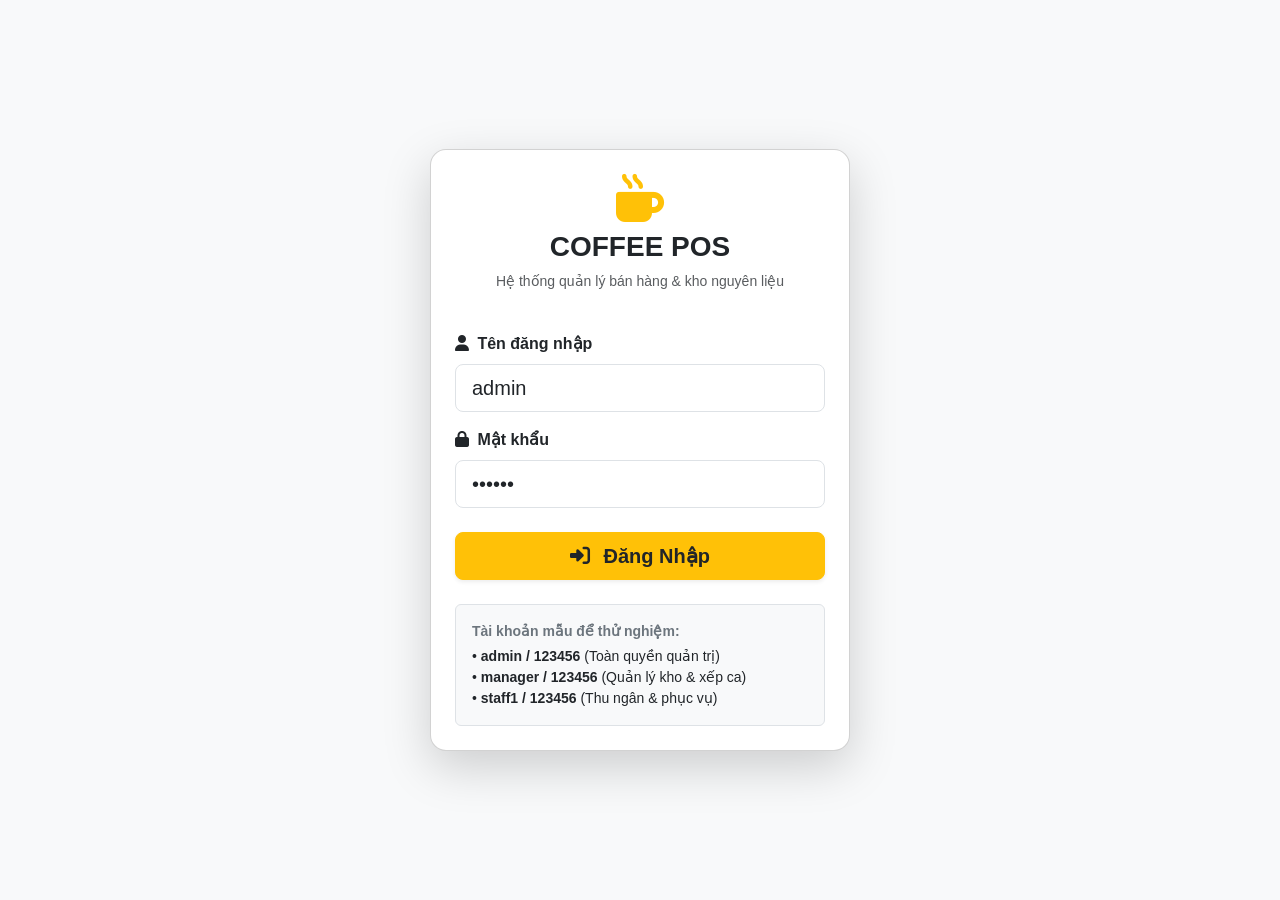
==== 02_SourceCode_WebJava_Prototype/src/main/resources/static/index.html @ ce05f971 "lambai" ====
<!DOCTYPE html>
<html lang="vi">
<head>
    <meta charset="UTF-8">
    <meta name="viewport" content="width=device-width, initial-scale=1.0">
    <title>Đăng Nhập - Hệ Thống Quản Lý Quán Cà Phê</title>
    <link href="https://cdn.jsdelivr.net/npm/bootstrap@5.3.0/dist/css/bootstrap.min.css" rel="stylesheet">
    <link rel="stylesheet" href="https://cdnjs.cloudflare.com/ajax/libs/font-awesome/6.4.0/css/all.min.css">
    <link rel="stylesheet" href="css/style.css">
</head>
<body class="d-flex align-items-center justify-content-center min-vh-100 bg-light">

    <div class="card shadow-lg p-4" style="max-width: 420px; width: 100%; border-radius: 16px;">
        <div class="text-center mb-4">
            <i class="fa-solid fa-mug-hot fa-3x text-warning mb-2"></i>
            <h3 class="fw-bold text-dark">COFFEE POS</h3>
            <p class="text-muted small">Hệ thống quản lý bán hàng & kho nguyên liệu</p>
        </div>

        <div id="alertBox" class="alert alert-danger d-none" role="alert"></div>

        <form id="loginForm">
            <div class="mb-3">
                <label class="form-label fw-semibold"><i class="fa-solid fa-user me-1"></i> Tên đăng nhập</label>
                <input type="text" id="username" class="form-control form-control-lg" placeholder="admin / manager / staff" required value="admin">
            </div>

            <div class="mb-3">
                <label class="form-label fw-semibold"><i class="fa-solid fa-lock me-1"></i> Mật khẩu</label>
                <input type="password" id="password" class="form-control form-control-lg" placeholder="Nhập mật khẩu" required value="123456">
            </div>

            <button type="submit" class="btn btn-warning btn-lg w-100 fw-bold text-dark mt-2 shadow-sm">
                <i class="fa-solid fa-right-to-bracket me-2"></i> Đăng Nhập
            </button>
        </form>

        <div class="mt-4 p-3 bg-light rounded small border">
            <div class="fw-bold text-secondary mb-1">Tài khoản mẫu để thử nghiệm:</div>
            <div>• <b>admin / 123456</b> (Toàn quyền quản trị)</div>
            <div>• <b>manager / 123456</b> (Quản lý kho & xếp ca)</div>
            <div>• <b>staff1 / 123456</b> (Thu ngân & phục vụ)</div>
        </div>
    </div>

    <script>
        document.getElementById('loginForm').addEventListener('submit', async function(e) {
            e.preventDefault();
            const username = document.getElementById('username').value.trim();
            const password = document.getElementById('password').value.trim();
            const alertBox = document.getElementById('alertBox');

            try {
                const response = await fetch('/api/auth/login', {
                    method: 'POST',
                    headers: { 'Content-Type': 'application/json' },
                    body: JSON.stringify({ tenDangNhap: username, matKhau: password })
                });

                if (response.ok) {
                    const user = await response.json();
                    localStorage.setItem('currentUser', JSON.stringify(user));
                    
                    // Phân quyền điều hướng
                    if (user.vaiTro === 'STAFF') {
                        window.location.href = 'banhang.html';
                    } else if (user.vaiTro === 'MANAGER') {
                        window.location.href = 'kho.html';
                    } else {
                        window.location.href = 'banhang.html';
                    }
                } else {
                    const err = await response.json();
                    alertBox.textContent = err.error || 'Đăng nhập không thành công!';
                    alertBox.classList.remove('d-none');
                }
            } catch (error) {
                alertBox.textContent = 'Không thể kết nối máy chủ backend (Port 8080)!';
                alertBox.classList.remove('d-none');
            }
        });
    </script>
</body>
</html>
---- 02_SourceCode_WebJava_Prototype/src/main/resources/static/css/style.css ----
/* Global CSS for Coffee Management System */
:root {
    --primary-color: #6f4e37;
    --primary-dark: #4a3525;
    --accent-color: #d4a373;
    --bg-light: #fefae0;
}

body {
    background-color: #f8f9fa;
    font-family: 'Segoe UI', Tahoma, Geneva, Verdana, sans-serif;
}

.navbar-cafe {
    background-color: var(--primary-color) !important;
}

.navbar-cafe .navbar-brand, .navbar-cafe .nav-link {
    color: #fff !important;
}

.navbar-cafe .nav-link:hover, .navbar-cafe .nav-link.active {
    color: var(--accent-color) !important;
}

.table-card {
    cursor: pointer;
    transition: transform 0.2s, box-shadow 0.2s;
    border-radius: 10px;
}

.table-card:hover {
    transform: translateY(-4px);
    box-shadow: 0 6px 15px rgba(0,0,0,0.15);
}

.table-empty {
    background-color: #e8f5e9;
    border: 2px solid #4caf50;
    color: #2e7d32;
}

.table-occupied {
    background-color: #ffebee;
    border: 2px solid #f44336;
    color: #c62828;
}

.badge-low-stock {
    background-color: #dc3545;
    color: white;
    font-weight: bold;
    animation: blinker 1.5s linear infinite;
}

@keyframes blinker {
    50% { opacity: 0.5; }
}

.kpi-card {
    border-left: 5px solid var(--primary-color);
    box-shadow: 0 4px 6px rgba(0,0,0,0.05);
}
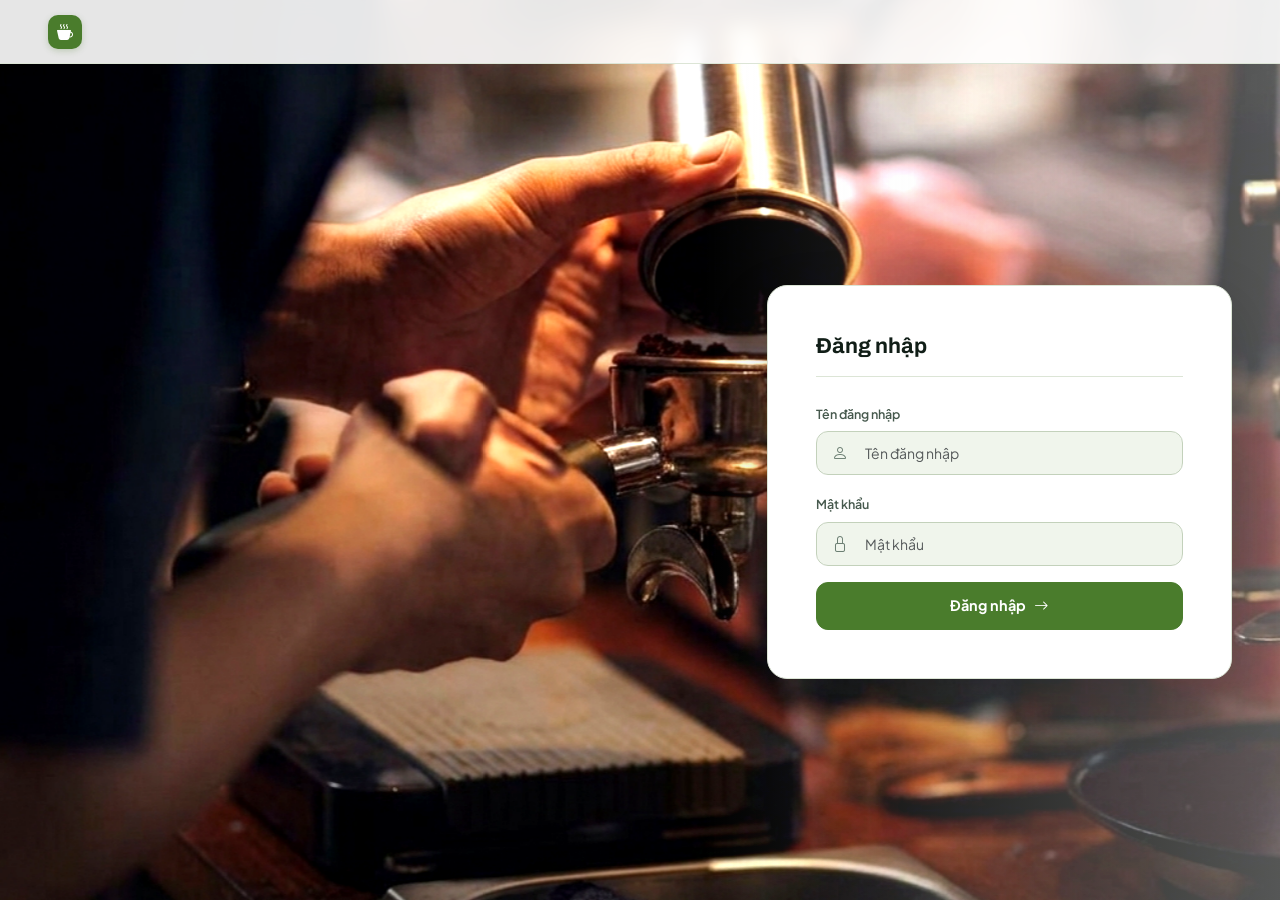
==== commit c8626f1b: "hoan thanh" ====
--- a/02_SourceCode_WebJava_Prototype/src/main/resources/static/index.html
+++ b/02_SourceCode_WebJava_Prototype/src/main/resources/static/index.html
@@ -1,84 +1,156 @@
 <!DOCTYPE html>
 <html lang="vi">
 <head>
-    <meta charset="UTF-8">
-    <meta name="viewport" content="width=device-width, initial-scale=1.0">
-    <title>Đăng Nhập - Hệ Thống Quản Lý Quán Cà Phê</title>
-    <link href="https://cdn.jsdelivr.net/npm/bootstrap@5.3.0/dist/css/bootstrap.min.css" rel="stylesheet">
-    <link rel="stylesheet" href="https://cdnjs.cloudflare.com/ajax/libs/font-awesome/6.4.0/css/all.min.css">
-    <link rel="stylesheet" href="css/style.css">
+  <meta charset="UTF-8" />
+  <meta name="viewport" content="width=device-width, initial-scale=1.0" />
+  <title>Đăng nhập</title>
+  <link rel="preconnect" href="https://fonts.googleapis.com" />
+  <link rel="preconnect" href="https://fonts.gstatic.com" crossorigin />
+  <link href="https://fonts.googleapis.com/css2?family=Archivo:wght@600;700&family=JetBrains+Mono:wght@500;700&family=Plus+Jakarta+Sans:wght@400;500;600;700&display=swap" rel="stylesheet" />
+  <link href="https://cdn.jsdelivr.net/npm/bootstrap@5.3.3/dist/css/bootstrap.min.css" rel="stylesheet" />
+  <link href="https://cdn.jsdelivr.net/npm/bootstrap-icons@1.11.3/font/bootstrap-icons.min.css" rel="stylesheet" />
+  <link href="css/mossary.css" rel="stylesheet" />
 </head>
-<body class="d-flex align-items-center justify-content-center min-vh-100 bg-light">
+<body class="d-flex flex-column min-vh-100 position-relative">
+  <!-- Full-Bleed Bright Daylight Barista Background -->
+  <div class="login-bg-layer">
+    <div id="login-bg-parallax" class="login-bg-parallax">
+      <img
+        src="assets/Gemini_Generated_Image_ehf4p1ehf4p1ehf4_8bd10c52.png"
+        alt="Pha chế cà phê espresso tại quầy"
+        referrerpolicy="no-referrer"
+      />
+    </div>
+    <div class="login-bg-veil"></div>
+  </div>
 
-    <div class="card shadow-lg p-4" style="max-width: 420px; width: 100%; border-radius: 16px;">
-        <div class="text-center mb-4">
-            <i class="fa-solid fa-mug-hot fa-3x text-warning mb-2"></i>
-            <h3 class="fw-bold text-dark">COFFEE POS</h3>
-            <p class="text-muted small">Hệ thống quản lý bán hàng & kho nguyên liệu</p>
-        </div>
+  <!-- Top Header: Logo Only -->
+  <header class="login-header px-4 px-sm-5 d-flex align-items-center">
+    <div class="d-flex align-items-center gap-3">
+      <span class="brand-badge"><i class="bi bi-cup-hot-fill"></i></span>
+    </div>
+  </header>
 
-        <div id="alertBox" class="alert alert-danger d-none" role="alert"></div>
+  <!-- Main 12-Column Light Mode Grid: Bright Backdrop Left + Light Login Card Right -->
+  <main class="position-relative z-1 flex-grow-1 d-flex align-items-center py-4 py-lg-5">
+    <div class="container-xxl px-3 px-sm-5">
+      <div class="row g-4 g-lg-5 align-items-center">
+        <div class="d-none d-lg-block col-lg-7" aria-hidden="true"></div>
 
-        <form id="loginForm">
-            <div class="mb-3">
-                <label class="form-label fw-semibold"><i class="fa-solid fa-user me-1"></i> Tên đăng nhập</label>
-                <input type="text" id="username" class="form-control form-control-lg" placeholder="admin / manager / staff" required value="admin">
+        <!-- Right Light Mode Login Card -->
+        <div class="col-lg-5">
+          <div class="login-card p-4 p-sm-5">
+            <div class="pb-3 border-bottom" style="border-color:var(--border-subtle) !important;">
+              <h1 class="font-display fw-bold mb-0" style="font-size:1.35rem;">Đăng nhập</h1>
             </div>
 
-            <div class="mb-3">
-                <label class="form-label fw-semibold"><i class="fa-solid fa-lock me-1"></i> Mật khẩu</label>
-                <input type="password" id="password" class="form-control form-control-lg" placeholder="Nhập mật khẩu" required value="123456">
-            </div>
+            <form id="login-form" class="mt-4">
+              <div class="mb-3">
+                <label for="login-username" class="form-label fw-semibold" style="font-size:0.78rem;color:var(--text-secondary);">
+                  Tên đăng nhập
+                </label>
+                <div class="position-relative">
+                  <i class="bi bi-person position-absolute top-50 translate-middle-y ms-3" style="color:var(--text-muted);"></i>
+                  <input
+                    id="login-username"
+                    type="text"
+                    class="form-control moss-input ps-5"
+                    style="height:44px;"
+                    placeholder="Tên đăng nhập"
+                    autocomplete="username"
+                    required
+                  />
+                </div>
+              </div>
 
-            <button type="submit" class="btn btn-warning btn-lg w-100 fw-bold text-dark mt-2 shadow-sm">
-                <i class="fa-solid fa-right-to-bracket me-2"></i> Đăng Nhập
-            </button>
-        </form>
+              <div class="mb-3">
+                <label for="login-password" class="form-label fw-semibold" style="font-size:0.78rem;color:var(--text-secondary);">
+                  Mật khẩu
+                </label>
+                <div class="position-relative">
+                  <i class="bi bi-lock position-absolute top-50 translate-middle-y ms-3" style="color:var(--text-muted);"></i>
+                  <input
+                    id="login-password"
+                    type="password"
+                    class="form-control moss-input ps-5"
+                    style="height:44px;"
+                    placeholder="Mật khẩu"
+                    autocomplete="current-password"
+                    required
+                  />
+                </div>
+              </div>
 
-        <div class="mt-4 p-3 bg-light rounded small border">
-            <div class="fw-bold text-secondary mb-1">Tài khoản mẫu để thử nghiệm:</div>
-            <div>• <b>admin / 123456</b> (Toàn quyền quản trị)</div>
-            <div>• <b>manager / 123456</b> (Quản lý kho & xếp ca)</div>
-            <div>• <b>staff1 / 123456</b> (Thu ngân & phục vụ)</div>
+              <div id="login-error" class="alert alert-danger py-2 px-3 rounded-3 d-none" style="font-size:0.8rem;" role="alert"></div>
+
+              <button
+                id="btn-login-submit"
+                type="submit"
+                class="btn btn-moss w-100 d-flex align-items-center justify-content-center gap-2 mt-3"
+                style="height:48px;font-size:0.9rem;"
+              >
+                <span id="login-btn-text">Đăng nhập</span>
+                <i class="bi bi-arrow-right"></i>
+              </button>
+            </form>
+          </div>
         </div>
+      </div>
     </div>
+  </main>
 
-    <script>
-        document.getElementById('loginForm').addEventListener('submit', async function(e) {
-            e.preventDefault();
-            const username = document.getElementById('username').value.trim();
-            const password = document.getElementById('password').value.trim();
-            const alertBox = document.getElementById('alertBox');
+  <script src="https://cdn.jsdelivr.net/npm/bootstrap@5.3.3/dist/js/bootstrap.bundle.min.js"></script>
+  <script src="js/common.js"></script>
+  <script>
+    (function () {
+      if (MocAn.getCurrentUser()) {
+        window.location.href = 'banhang.html';
+        return;
+      }
 
-            try {
-                const response = await fetch('/api/auth/login', {
-                    method: 'POST',
-                    headers: { 'Content-Type': 'application/json' },
-                    body: JSON.stringify({ tenDangNhap: username, matKhau: password })
-                });
+      // Subtle pointer parallax on bright background
+      var parallax = document.getElementById('login-bg-parallax');
+      if (parallax) {
+        document.addEventListener('pointermove', function (e) {
+          var nx = (e.clientX / Math.max(1, window.innerWidth)) - 0.5;
+          var ny = (e.clientY / Math.max(1, window.innerHeight)) - 0.5;
+          var dx = Math.max(-8, Math.min(8, -nx * 14));
+          var dy = Math.max(-6, Math.min(6, -ny * 10));
+          parallax.style.transform = 'scale(1.04) translate(' + dx.toFixed(1) + 'px, ' + dy.toFixed(1) + 'px)';
+        });
+      }
 
-                if (response.ok) {
-                    const user = await response.json();
-                    localStorage.setItem('currentUser', JSON.stringify(user));
-                    
-                    // Phân quyền điều hướng
-                    if (user.vaiTro === 'STAFF') {
-                        window.location.href = 'banhang.html';
-                    } else if (user.vaiTro === 'MANAGER') {
-                        window.location.href = 'kho.html';
-                    } else {
-                        window.location.href = 'banhang.html';
-                    }
-                } else {
-                    const err = await response.json();
-                    alertBox.textContent = err.error || 'Đăng nhập không thành công!';
-                    alertBox.classList.remove('d-none');
-                }
-            } catch (error) {
-                alertBox.textContent = 'Không thể kết nối máy chủ backend (Port 8080)!';
-                alertBox.classList.remove('d-none');
-            }
-        });
-    </script>
+      var form = document.getElementById('login-form');
+      var errEl = document.getElementById('login-error');
+      var btn = document.getElementById('btn-login-submit');
+      var btnText = document.getElementById('login-btn-text');
+
+      form.addEventListener('submit', async function (e) {
+        e.preventDefault();
+        errEl.classList.add('d-none');
+        btn.disabled = true;
+        btnText.textContent = 'Đang xác thực...';
+
+        try {
+          var data = await MocAn.apiFetch('/api/auth/login', {
+            method: 'POST',
+            headers: { 'Content-Type': 'application/json' },
+            body: JSON.stringify({
+              tenDangNhap: document.getElementById('login-username').value,
+              matKhau: document.getElementById('login-password').value
+            })
+          });
+          MocAn.setCurrentUser(data);
+          window.location.href = 'banhang.html';
+        } catch (err) {
+          errEl.textContent = err.message || 'Đăng nhập thất bại.';
+          errEl.classList.remove('d-none');
+        } finally {
+          btn.disabled = false;
+          btnText.textContent = 'Đăng nhập';
+        }
+      });
+    })();
+  </script>
 </body>
 </html>
--- a/02_SourceCode_WebJava_Prototype/src/main/resources/static/css/mossary.css
+++ b/02_SourceCode_WebJava_Prototype/src/main/resources/static/css/mossary.css
@@ -0,0 +1,461 @@
+:root {
+  color-scheme: light;
+  --bg-canvas: #f5f8f2;
+  --bg-surface: #ffffff;
+  --bg-surface-muted: #e9efe4;
+  --bg-surface-hover: #f0f5ec;
+  --bg-sidebar: #ffffff;
+  --bg-header: rgba(255, 255, 255, 0.92);
+  --border-subtle: #dce5d6;
+  --border-strong: #c3d1bb;
+  --text-primary: #111e17;
+  --text-secondary: #46594d;
+  --text-muted: #6c7f73;
+  --accent-primary: #4a7c2c;
+  --accent-hover: #3b6422;
+  --accent-text: #ffffff;
+  --accent-soft: #eaf3e1;
+  --accent-soft-text: #2f5519;
+  --btn-dark: #13221a;
+  --btn-dark-hover: #1e3529;
+  --btn-dark-text: #ffffff;
+  --status-success-text: #15803d;
+  --status-warning-text: #b45309;
+  --status-danger-text: #dc2626;
+  --font-display: "Archivo", "Plus Jakarta Sans", system-ui, sans-serif;
+  --font-sans: "Plus Jakarta Sans", system-ui, -apple-system, sans-serif;
+  --font-mono: "JetBrains Mono", ui-monospace, SFMono-Regular, Menlo, monospace;
+}
+
+* {
+  box-sizing: border-box;
+}
+
+body {
+  font-family: var(--font-sans);
+  background-color: var(--bg-canvas);
+  color: var(--text-primary);
+  margin: 0;
+  min-height: 100vh;
+}
+
+.font-display {
+  font-family: var(--font-display);
+}
+
+.font-mono {
+  font-family: var(--font-mono);
+}
+
+.tabular-nums {
+  font-variant-numeric: tabular-nums;
+}
+
+/* Brand Icon & Buttons */
+.brand-badge {
+  width: 34px;
+  height: 34px;
+  border-radius: 10px;
+  background-color: var(--accent-primary);
+  color: var(--accent-text);
+  display: inline-flex;
+  align-items: center;
+  justify-content: center;
+  flex-shrink: 0;
+  box-shadow: 0 2px 6px rgba(74, 124, 44, 0.25);
+}
+
+.btn-moss {
+  background-color: var(--accent-primary);
+  border-color: var(--accent-primary);
+  color: var(--accent-text);
+  font-weight: 700;
+  border-radius: 12px;
+}
+
+.btn-moss:hover,
+.btn-moss:focus {
+  background-color: var(--accent-hover);
+  border-color: var(--accent-hover);
+  color: var(--accent-text);
+}
+
+.btn-forest {
+  background-color: var(--btn-dark);
+  border-color: var(--btn-dark);
+  color: var(--btn-dark-text);
+  font-weight: 600;
+  border-radius: 12px;
+}
+
+.btn-forest:hover,
+.btn-forest:focus {
+  background-color: var(--btn-dark-hover);
+  border-color: var(--btn-dark-hover);
+  color: var(--btn-dark-text);
+}
+
+/* Surface Cards */
+.moss-card {
+  background-color: var(--bg-surface);
+  border: 1px solid var(--border-subtle);
+  border-radius: 16px;
+}
+
+.moss-input,
+.moss-select {
+  background-color: var(--bg-surface-hover);
+  border: 1px solid var(--border-strong);
+  border-radius: 12px;
+  color: var(--text-primary);
+  font-size: 0.875rem;
+}
+
+.moss-input:focus,
+.moss-select:focus {
+  background-color: var(--bg-surface);
+  border-color: var(--accent-primary);
+  box-shadow: 0 0 0 3px rgba(74, 124, 44, 0.12);
+  color: var(--text-primary);
+}
+
+/* Login Showcase Bright Background */
+.login-header {
+  position: relative;
+  z-index: 20;
+  height: 64px;
+  background: rgba(255, 255, 255, 0.9);
+  backdrop-filter: blur(10px);
+  border-bottom: 1px solid var(--border-subtle);
+}
+
+.login-bg-layer {
+  position: fixed;
+  inset: 0;
+  z-index: 0;
+  overflow: hidden;
+  pointer-events: none;
+}
+
+.login-bg-parallax {
+  width: 100%;
+  height: 100%;
+  transform: scale(1.04);
+  transition: transform 0.25s ease-out;
+  will-change: transform;
+}
+
+.login-bg-layer img {
+  width: 100%;
+  height: 100%;
+  object-fit: cover;
+  object-position: 38% 45%;
+  filter: brightness(1.22) contrast(1.06) saturate(1.08);
+  display: block;
+}
+
+.login-bg-veil {
+  position: absolute;
+  inset: 0;
+  background: linear-gradient(to right, transparent 0%, transparent 55%, rgba(245, 248, 242, 0.35) 100%);
+}
+
+.login-card {
+  background-color: #ffffff;
+  border: 1px solid var(--border-subtle);
+  border-radius: 20px;
+  box-shadow: 0 24px 60px rgba(17, 30, 23, 0.18);
+}
+
+/* App Shell Sidebar + Header */
+.app-layout {
+  display: flex;
+  min-height: 100vh;
+}
+
+.app-sidebar {
+  width: 260px;
+  flex-shrink: 0;
+  background-color: var(--bg-sidebar);
+  border-right: 1px solid var(--border-subtle);
+  position: sticky;
+  top: 0;
+  height: 100vh;
+  display: none;
+  flex-direction: column;
+}
+
+@media (min-width: 992px) {
+  .app-sidebar {
+    display: flex;
+  }
+}
+
+.app-sidebar-brand {
+  height: 72px;
+  padding: 0 22px;
+  display: flex;
+  align-items: center;
+  border-bottom: 1px solid var(--border-subtle);
+  text-decoration: none;
+  color: var(--text-primary);
+}
+
+.sidebar-nav-link {
+  display: flex;
+  align-items: center;
+  justify-content: space-between;
+  padding: 10px 14px;
+  border-radius: 12px;
+  font-size: 0.875rem;
+  font-weight: 500;
+  color: var(--text-secondary);
+  text-decoration: none;
+  transition: background-color 0.15s ease, color 0.15s ease;
+}
+
+.sidebar-nav-link:hover {
+  background-color: var(--bg-surface-hover);
+  color: var(--text-primary);
+}
+
+.sidebar-nav-link.active {
+  background-color: var(--accent-soft);
+  color: var(--accent-soft-text);
+  font-weight: 600;
+}
+
+.app-topbar {
+  height: 72px;
+  background-color: var(--bg-header);
+  backdrop-filter: blur(8px);
+  border-bottom: 1px solid var(--border-subtle);
+  position: sticky;
+  top: 0;
+  z-index: 30;
+}
+
+.topbar-nav-link {
+  text-decoration: none;
+  font-size: 0.875rem;
+  font-weight: 500;
+  color: var(--text-secondary);
+  padding: 8px 2px;
+  border-bottom: 2px solid transparent;
+  white-space: nowrap;
+}
+
+.topbar-nav-link:hover {
+  color: var(--text-primary);
+}
+
+.topbar-nav-link.active {
+  color: var(--text-primary);
+  font-weight: 600;
+  border-bottom-color: var(--accent-primary);
+}
+
+/* Segmented Tabs */
+.moss-tabs {
+  display: inline-flex;
+  gap: 4px;
+  padding: 4px;
+  background-color: var(--bg-surface-muted);
+  border-radius: 12px;
+  overflow-x: auto;
+}
+
+.moss-tab-btn {
+  border: 0;
+  background: transparent;
+  color: var(--text-secondary);
+  font-size: 0.75rem;
+  font-weight: 500;
+  padding: 6px 12px;
+  border-radius: 8px;
+  white-space: nowrap;
+  cursor: pointer;
+  transition: all 0.15s ease;
+}
+
+.moss-tab-btn:hover {
+  color: var(--text-primary);
+}
+
+.moss-tab-btn.active {
+  background-color: var(--bg-surface);
+  color: var(--text-primary);
+  font-weight: 600;
+  box-shadow: 0 1px 2px rgba(17, 30, 23, 0.06);
+}
+
+/* Table Buttons in POS */
+.pos-table-btn {
+  width: 100%;
+  min-height: 82px;
+  padding: 12px 14px;
+  border-radius: 12px;
+  border: 1px solid var(--border-subtle);
+  background-color: var(--bg-surface-hover);
+  color: var(--text-primary);
+  text-align: left;
+  display: flex;
+  flex-direction: column;
+  justify-content: space-between;
+  transition: all 0.15s ease;
+  cursor: pointer;
+}
+
+.pos-table-btn:hover {
+  border-color: var(--border-strong);
+}
+
+.pos-table-btn.occupied {
+  border-color: var(--accent-primary);
+  background-color: var(--accent-soft);
+}
+
+.pos-table-btn.selected {
+  background-color: var(--btn-dark);
+  border-color: var(--btn-dark);
+  color: var(--btn-dark-text);
+  box-shadow: 0 4px 12px rgba(19, 34, 26, 0.18);
+}
+
+/* Menu Product Cards */
+.menu-card {
+  border: 1px solid var(--border-subtle);
+  border-radius: 16px;
+  overflow: hidden;
+  background-color: var(--bg-surface);
+  display: flex;
+  flex-direction: column;
+  height: 100%;
+  transition: border-color 0.15s ease, transform 0.15s ease;
+}
+
+.menu-card:hover {
+  border-color: var(--accent-primary);
+}
+
+.menu-card-media {
+  position: relative;
+  aspect-ratio: 4 / 3;
+  background-color: var(--bg-surface-muted);
+  overflow: hidden;
+}
+
+.menu-card-media img {
+  width: 100%;
+  height: 100%;
+  object-fit: cover;
+  transition: transform 0.3s ease;
+}
+
+.menu-card:hover .menu-card-media img {
+  transform: scale(1.03);
+}
+
+.menu-card-overlay {
+  position: absolute;
+  inset: auto 0 0 0;
+  height: 64px;
+  padding: 12px;
+  background: linear-gradient(to top, rgba(0, 0, 0, 0.8), rgba(0, 0, 0, 0.3), transparent);
+  display: flex;
+  align-items: flex-end;
+  justify-content: space-between;
+  color: #ffffff;
+}
+
+/* Sticky Order Ticket */
+.pos-ticket {
+  border: 1px solid var(--border-subtle);
+  border-radius: 16px;
+  background-color: var(--bg-surface);
+  padding: 20px;
+}
+
+@media (min-width: 1200px) {
+  .pos-ticket {
+    position: sticky;
+    top: 96px;
+  }
+}
+
+.dashed-divider-bottom {
+  border-bottom: 1px dashed var(--border-strong);
+}
+
+.dashed-divider-top {
+  border-top: 1px dashed var(--border-strong);
+}
+
+/* Status Badges */
+.badge-low-stock {
+  display: inline-flex;
+  align-items: center;
+  gap: 5px;
+  padding: 4px 10px;
+  border-radius: 8px;
+  background-color: #dc2626;
+  color: #ffffff;
+  font-size: 0.72rem;
+  font-weight: 700;
+}
+
+.badge-ok-stock {
+  display: inline-flex;
+  align-items: center;
+  gap: 5px;
+  padding: 4px 10px;
+  border-radius: 8px;
+  background-color: rgba(21, 128, 61, 0.1);
+  border: 1px solid rgba(21, 128, 61, 0.3);
+  color: var(--status-success-text);
+  font-size: 0.75rem;
+  font-weight: 600;
+}
+
+.badge-warn {
+  display: inline-flex;
+  align-items: center;
+  gap: 5px;
+  padding: 4px 10px;
+  border-radius: 8px;
+  background-color: rgba(180, 83, 9, 0.12);
+  border: 1px solid rgba(180, 83, 9, 0.35);
+  color: var(--status-warning-text);
+  font-size: 0.75rem;
+  font-weight: 600;
+}
+
+.badge-muted {
+  display: inline-flex;
+  align-items: center;
+  gap: 5px;
+  padding: 4px 10px;
+  border-radius: 8px;
+  background-color: var(--bg-surface-muted);
+  color: var(--text-secondary);
+  font-size: 0.75rem;
+  font-weight: 600;
+}
+
+.table-moss > :not(caption) > * > * {
+  border-bottom-color: var(--border-subtle);
+  padding-top: 12px;
+  padding-bottom: 12px;
+  vertical-align: middle;
+}
+
+.row-low-stock > td {
+  background-color: rgba(220, 38, 38, 0.06) !important;
+}
+
+.modal-content {
+  border-radius: 18px;
+  border: 1px solid var(--border-subtle);
+  background-color: var(--bg-surface);
+  color: var(--text-primary);
+}
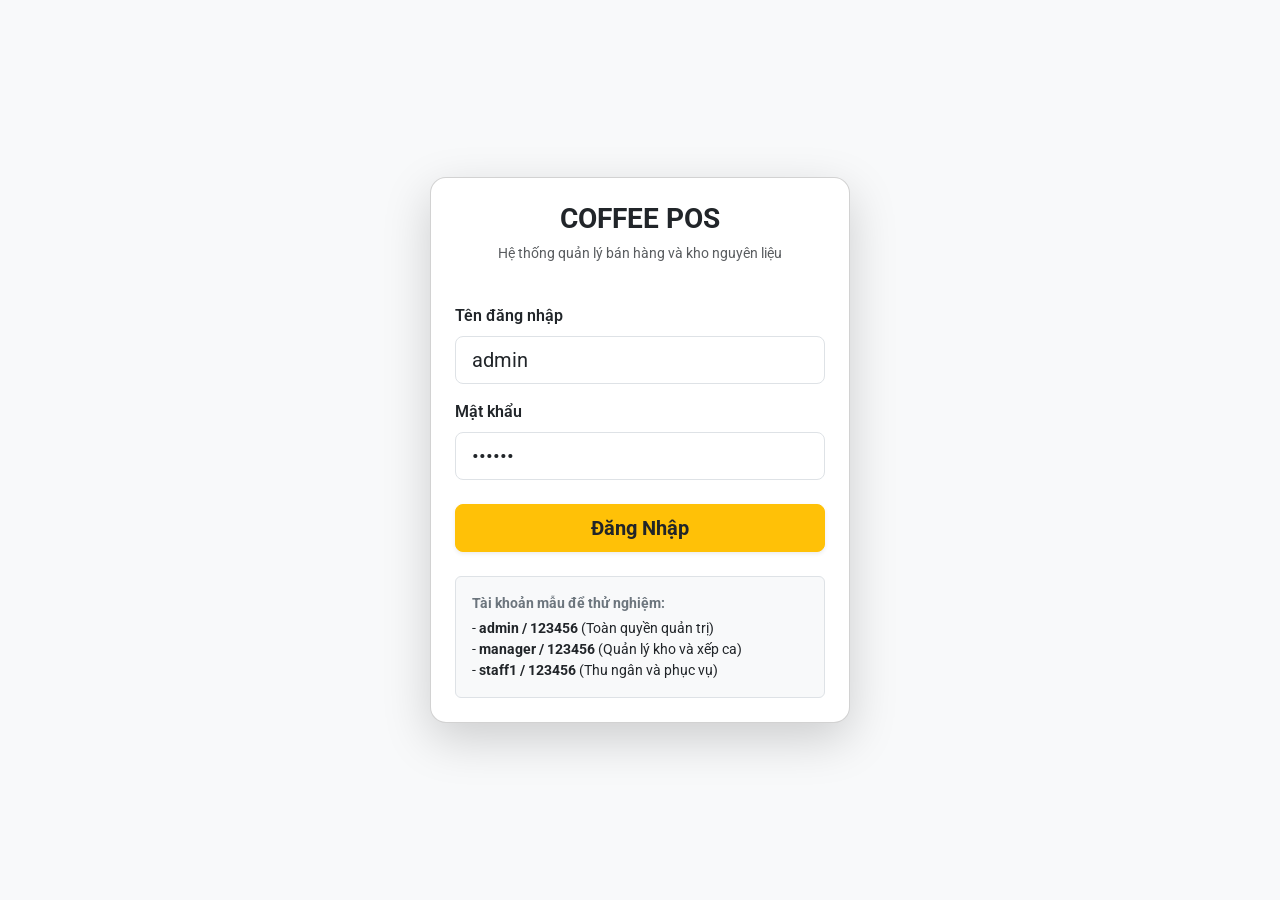
==== commit 8334930b: "feat: initialize web java prototype with spring boot database schema and frontend static assets" ====
--- a/02_SourceCode_WebJava_Prototype/src/main/resources/static/index.html
+++ b/02_SourceCode_WebJava_Prototype/src/main/resources/static/index.html
@@ -1,156 +1,86 @@
 <!DOCTYPE html>
 <html lang="vi">
 <head>
-  <meta charset="UTF-8" />
-  <meta name="viewport" content="width=device-width, initial-scale=1.0" />
-  <title>Đăng nhập</title>
-  <link rel="preconnect" href="https://fonts.googleapis.com" />
-  <link rel="preconnect" href="https://fonts.gstatic.com" crossorigin />
-  <link href="https://fonts.googleapis.com/css2?family=Archivo:wght@600;700&family=JetBrains+Mono:wght@500;700&family=Plus+Jakarta+Sans:wght@400;500;600;700&display=swap" rel="stylesheet" />
-  <link href="https://cdn.jsdelivr.net/npm/bootstrap@5.3.3/dist/css/bootstrap.min.css" rel="stylesheet" />
-  <link href="https://cdn.jsdelivr.net/npm/bootstrap-icons@1.11.3/font/bootstrap-icons.min.css" rel="stylesheet" />
-  <link href="css/mossary.css" rel="stylesheet" />
+    <meta charset="UTF-8">
+    <meta name="viewport" content="width=device-width, initial-scale=1.0">
+    <title>Đăng Nhập - Hệ Thống Quản Lý Quán Cà Phê</title>
+    <link rel="icon" type="image/x-icon" href="favicon.ico">
+    <link rel="preconnect" href="https://fonts.googleapis.com">
+    <link rel="preconnect" href="https://fonts.gstatic.com" crossorigin>
+    <link href="https://fonts.googleapis.com/css2?family=Roboto:wght@300;400;500;600;700&display=swap" rel="stylesheet">
+    <link href="https://cdn.jsdelivr.net/npm/bootstrap@5.3.0/dist/css/bootstrap.min.css" rel="stylesheet">
+    <link rel="stylesheet" href="css/style.css">
 </head>
-<body class="d-flex flex-column min-vh-100 position-relative">
-  <!-- Full-Bleed Bright Daylight Barista Background -->
-  <div class="login-bg-layer">
-    <div id="login-bg-parallax" class="login-bg-parallax">
-      <img
-        src="assets/Gemini_Generated_Image_ehf4p1ehf4p1ehf4_8bd10c52.png"
-        alt="Pha chế cà phê espresso tại quầy"
-        referrerpolicy="no-referrer"
-      />
-    </div>
-    <div class="login-bg-veil"></div>
-  </div>
+<body class="d-flex align-items-center justify-content-center min-vh-100 bg-light">
 
-  <!-- Top Header: Logo Only -->
-  <header class="login-header px-4 px-sm-5 d-flex align-items-center">
-    <div class="d-flex align-items-center gap-3">
-      <span class="brand-badge"><i class="bi bi-cup-hot-fill"></i></span>
-    </div>
-  </header>
+    <div class="card shadow-lg p-4" style="max-width: 420px; width: 100%; border-radius: 16px;">
+        <div class="text-center mb-4">
+            <h3 class="fw-bold text-dark tracking-wide">COFFEE POS</h3>
+            <p class="text-muted small">Hệ thống quản lý bán hàng và kho nguyên liệu</p>
+        </div>
 
-  <!-- Main 12-Column Light Mode Grid: Bright Backdrop Left + Light Login Card Right -->
-  <main class="position-relative z-1 flex-grow-1 d-flex align-items-center py-4 py-lg-5">
-    <div class="container-xxl px-3 px-sm-5">
-      <div class="row g-4 g-lg-5 align-items-center">
-        <div class="d-none d-lg-block col-lg-7" aria-hidden="true"></div>
+        <div id="alertBox" class="alert alert-danger d-none" role="alert"></div>
 
-        <!-- Right Light Mode Login Card -->
-        <div class="col-lg-5">
-          <div class="login-card p-4 p-sm-5">
-            <div class="pb-3 border-bottom" style="border-color:var(--border-subtle) !important;">
-              <h1 class="font-display fw-bold mb-0" style="font-size:1.35rem;">Đăng nhập</h1>
+        <form id="loginForm">
+            <div class="mb-3">
+                <label class="form-label fw-semibold">Tên đăng nhập</label>
+                <input type="text" id="username" class="form-control form-control-lg" placeholder="admin / manager / staff" required value="admin">
             </div>
 
-            <form id="login-form" class="mt-4">
-              <div class="mb-3">
-                <label for="login-username" class="form-label fw-semibold" style="font-size:0.78rem;color:var(--text-secondary);">
-                  Tên đăng nhập
-                </label>
-                <div class="position-relative">
-                  <i class="bi bi-person position-absolute top-50 translate-middle-y ms-3" style="color:var(--text-muted);"></i>
-                  <input
-                    id="login-username"
-                    type="text"
-                    class="form-control moss-input ps-5"
-                    style="height:44px;"
-                    placeholder="Tên đăng nhập"
-                    autocomplete="username"
-                    required
-                  />
-                </div>
-              </div>
+            <div class="mb-3">
+                <label class="form-label fw-semibold">Mật khẩu</label>
+                <input type="password" id="password" class="form-control form-control-lg" placeholder="Nhập mật khẩu" required value="123456">
+            </div>
 
-              <div class="mb-3">
-                <label for="login-password" class="form-label fw-semibold" style="font-size:0.78rem;color:var(--text-secondary);">
-                  Mật khẩu
-                </label>
-                <div class="position-relative">
-                  <i class="bi bi-lock position-absolute top-50 translate-middle-y ms-3" style="color:var(--text-muted);"></i>
-                  <input
-                    id="login-password"
-                    type="password"
-                    class="form-control moss-input ps-5"
-                    style="height:44px;"
-                    placeholder="Mật khẩu"
-                    autocomplete="current-password"
-                    required
-                  />
-                </div>
-              </div>
+            <button type="submit" class="btn btn-warning btn-lg w-100 fw-bold text-dark mt-2 shadow-sm">
+                Đăng Nhập
+            </button>
+        </form>
 
-              <div id="login-error" class="alert alert-danger py-2 px-3 rounded-3 d-none" style="font-size:0.8rem;" role="alert"></div>
+        <div class="mt-4 p-3 bg-light rounded small border">
+            <div class="fw-bold text-secondary mb-1">Tài khoản mẫu để thử nghiệm:</div>
+            <div>- <b>admin / 123456</b> (Toàn quyền quản trị)</div>
+            <div>- <b>manager / 123456</b> (Quản lý kho và xếp ca)</div>
+            <div>- <b>staff1 / 123456</b> (Thu ngân và phục vụ)</div>
+        </div>
+    </div>
 
-              <button
-                id="btn-login-submit"
-                type="submit"
-                class="btn btn-moss w-100 d-flex align-items-center justify-content-center gap-2 mt-3"
-                style="height:48px;font-size:0.9rem;"
-              >
-                <span id="login-btn-text">Đăng nhập</span>
-                <i class="bi bi-arrow-right"></i>
-              </button>
-            </form>
-          </div>
-        </div>
-      </div>
-    </div>
-  </main>
+    <script>
+        document.getElementById('loginForm').addEventListener('submit', async function(e) {
+            e.preventDefault();
+            const username = document.getElementById('username').value.trim();
+            const password = document.getElementById('password').value.trim();
+            const alertBox = document.getElementById('alertBox');
 
-  <script src="https://cdn.jsdelivr.net/npm/bootstrap@5.3.3/dist/js/bootstrap.bundle.min.js"></script>
-  <script src="js/common.js"></script>
-  <script>
-    (function () {
-      if (MocAn.getCurrentUser()) {
-        window.location.href = 'banhang.html';
-        return;
-      }
+            try {
+                const response = await fetch('/api/auth/login', {
+                    method: 'POST',
+                    headers: { 'Content-Type': 'application/json' },
+                    body: JSON.stringify({ tenDangNhap: username, matKhau: password })
+                });
 
-      // Subtle pointer parallax on bright background
-      var parallax = document.getElementById('login-bg-parallax');
-      if (parallax) {
-        document.addEventListener('pointermove', function (e) {
-          var nx = (e.clientX / Math.max(1, window.innerWidth)) - 0.5;
-          var ny = (e.clientY / Math.max(1, window.innerHeight)) - 0.5;
-          var dx = Math.max(-8, Math.min(8, -nx * 14));
-          var dy = Math.max(-6, Math.min(6, -ny * 10));
-          parallax.style.transform = 'scale(1.04) translate(' + dx.toFixed(1) + 'px, ' + dy.toFixed(1) + 'px)';
+                if (response.ok) {
+                    const user = await response.json();
+                    localStorage.setItem('currentUser', JSON.stringify(user));
+                    
+                    // Phân quyền điều hướng
+                    if (user.vaiTro === 'STAFF') {
+                        window.location.href = 'banhang.html';
+                    } else if (user.vaiTro === 'MANAGER') {
+                        window.location.href = 'kho.html';
+                    } else {
+                        window.location.href = 'banhang.html';
+                    }
+                } else {
+                    const err = await response.json();
+                    alertBox.textContent = err.error || 'Đăng nhập không thành công!';
+                    alertBox.classList.remove('d-none');
+                }
+            } catch (error) {
+                alertBox.textContent = 'Không thể kết nối máy chủ backend (Port 8080)!';
+                alertBox.classList.remove('d-none');
+            }
         });
-      }
-
-      var form = document.getElementById('login-form');
-      var errEl = document.getElementById('login-error');
-      var btn = document.getElementById('btn-login-submit');
-      var btnText = document.getElementById('login-btn-text');
-
-      form.addEventListener('submit', async function (e) {
-        e.preventDefault();
-        errEl.classList.add('d-none');
-        btn.disabled = true;
-        btnText.textContent = 'Đang xác thực...';
-
-        try {
-          var data = await MocAn.apiFetch('/api/auth/login', {
-            method: 'POST',
-            headers: { 'Content-Type': 'application/json' },
-            body: JSON.stringify({
-              tenDangNhap: document.getElementById('login-username').value,
-              matKhau: document.getElementById('login-password').value
-            })
-          });
-          MocAn.setCurrentUser(data);
-          window.location.href = 'banhang.html';
-        } catch (err) {
-          errEl.textContent = err.message || 'Đăng nhập thất bại.';
-          errEl.classList.remove('d-none');
-        } finally {
-          btn.disabled = false;
-          btnText.textContent = 'Đăng nhập';
-        }
-      });
-    })();
-  </script>
+    </script>
 </body>
 </html>
--- a/02_SourceCode_WebJava_Prototype/src/main/resources/static/css/style.css
+++ b/02_SourceCode_WebJava_Prototype/src/main/resources/static/css/style.css
@@ -0,0 +1,74 @@
+/* Global CSS for Coffee Management System */
+@import url('https://fonts.googleapis.com/css2?family=Roboto:wght@300;400;500;600;700&display=swap');
+
+:root {
+    --primary-color: #6f4e37;
+    --primary-dark: #4a3525;
+    --accent-color: #d4a373;
+    --bg-light: #fefae0;
+}
+
+* {
+    box-sizing: border-box;
+}
+
+body, button, input, select, textarea, .form-control, .form-select, .btn, .navbar, .card, .table, .badge, .modal-title, .receipt {
+    font-family: 'Roboto', -apple-system, BlinkMacSystemFont, "Segoe UI", Arial, sans-serif !important;
+    -webkit-font-smoothing: antialiased;
+    -moz-osx-font-smoothing: grayscale;
+}
+
+body {
+    background-color: #f8f9fa;
+}
+
+.navbar-cafe {
+    background-color: var(--primary-color) !important;
+}
+
+.navbar-cafe .navbar-brand, .navbar-cafe .nav-link {
+    color: #fff !important;
+}
+
+.navbar-cafe .nav-link:hover, .navbar-cafe .nav-link.active {
+    color: var(--accent-color) !important;
+}
+
+.table-card {
+    cursor: pointer;
+    transition: transform 0.2s, box-shadow 0.2s;
+    border-radius: 10px;
+}
+
+.table-card:hover {
+    transform: translateY(-4px);
+    box-shadow: 0 6px 15px rgba(0,0,0,0.15);
+}
+
+.table-empty {
+    background-color: #e8f5e9;
+    border: 2px solid #4caf50;
+    color: #2e7d32;
+}
+
+.table-occupied {
+    background-color: #ffebee;
+    border: 2px solid #f44336;
+    color: #c62828;
+}
+
+.badge-low-stock {
+    background-color: #dc3545;
+    color: white;
+    font-weight: bold;
+    animation: blinker 1.5s linear infinite;
+}
+
+@keyframes blinker {
+    50% { opacity: 0.5; }
+}
+
+.kpi-card {
+    border-left: 5px solid var(--primary-color);
+    box-shadow: 0 4px 6px rgba(0,0,0,0.05);
+}
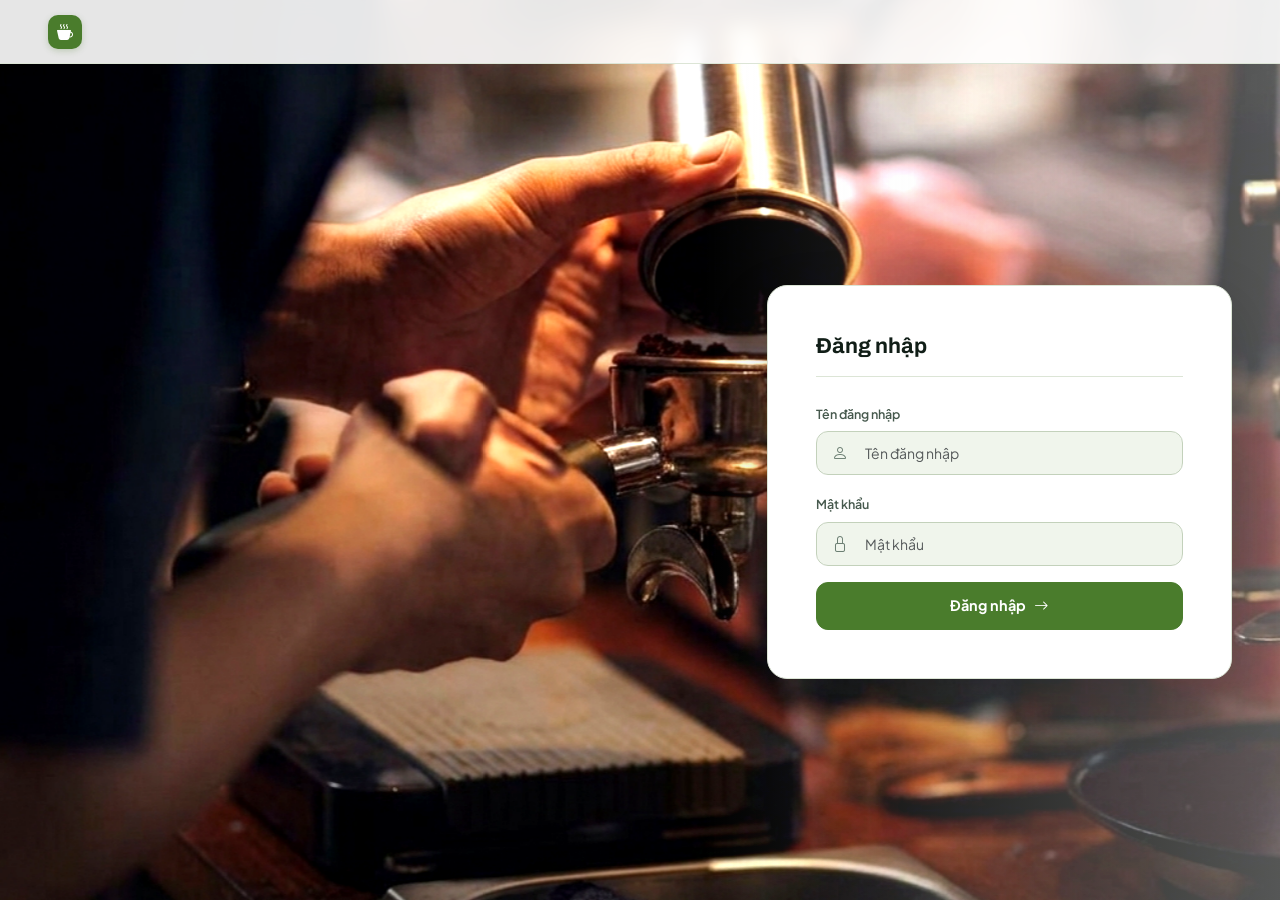
==== commit a0e79962: "feat: implement prototype WebJava backend, UML sequence diagrams, and frontend views" ====
--- a/02_SourceCode_WebJava_Prototype/src/main/resources/static/index.html
+++ b/02_SourceCode_WebJava_Prototype/src/main/resources/static/index.html
@@ -1,86 +1,156 @@
 <!DOCTYPE html>
 <html lang="vi">
 <head>
-    <meta charset="UTF-8">
-    <meta name="viewport" content="width=device-width, initial-scale=1.0">
-    <title>Đăng Nhập - Hệ Thống Quản Lý Quán Cà Phê</title>
-    <link rel="icon" type="image/x-icon" href="favicon.ico">
-    <link rel="preconnect" href="https://fonts.googleapis.com">
-    <link rel="preconnect" href="https://fonts.gstatic.com" crossorigin>
-    <link href="https://fonts.googleapis.com/css2?family=Roboto:wght@300;400;500;600;700&display=swap" rel="stylesheet">
-    <link href="https://cdn.jsdelivr.net/npm/bootstrap@5.3.0/dist/css/bootstrap.min.css" rel="stylesheet">
-    <link rel="stylesheet" href="css/style.css">
+  <meta charset="UTF-8" />
+  <meta name="viewport" content="width=device-width, initial-scale=1.0" />
+  <title>Đăng nhập</title>
+  <link rel="preconnect" href="https://fonts.googleapis.com" />
+  <link rel="preconnect" href="https://fonts.gstatic.com" crossorigin />
+  <link href="https://fonts.googleapis.com/css2?family=Archivo:wght@600;700&family=JetBrains+Mono:wght@500;700&family=Plus+Jakarta+Sans:wght@400;500;600;700&display=swap" rel="stylesheet" />
+  <link href="https://cdn.jsdelivr.net/npm/bootstrap@5.3.3/dist/css/bootstrap.min.css" rel="stylesheet" />
+  <link href="https://cdn.jsdelivr.net/npm/bootstrap-icons@1.11.3/font/bootstrap-icons.min.css" rel="stylesheet" />
+  <link href="css/mossary.css" rel="stylesheet" />
 </head>
-<body class="d-flex align-items-center justify-content-center min-vh-100 bg-light">
+<body class="d-flex flex-column min-vh-100 position-relative">
+  <!-- Full-Bleed Bright Daylight Barista Background -->
+  <div class="login-bg-layer">
+    <div id="login-bg-parallax" class="login-bg-parallax">
+      <img
+        src="assets/Gemini_Generated_Image_ehf4p1ehf4p1ehf4_8bd10c52.png"
+        alt="Pha chế cà phê espresso tại quầy"
+        referrerpolicy="no-referrer"
+      />
+    </div>
+    <div class="login-bg-veil"></div>
+  </div>
 
-    <div class="card shadow-lg p-4" style="max-width: 420px; width: 100%; border-radius: 16px;">
-        <div class="text-center mb-4">
-            <h3 class="fw-bold text-dark tracking-wide">COFFEE POS</h3>
-            <p class="text-muted small">Hệ thống quản lý bán hàng và kho nguyên liệu</p>
-        </div>
+  <!-- Top Header: Logo Only -->
+  <header class="login-header px-4 px-sm-5 d-flex align-items-center">
+    <div class="d-flex align-items-center gap-3">
+      <span class="brand-badge"><i class="bi bi-cup-hot-fill"></i></span>
+    </div>
+  </header>
 
-        <div id="alertBox" class="alert alert-danger d-none" role="alert"></div>
+  <!-- Main 12-Column Light Mode Grid: Bright Backdrop Left + Light Login Card Right -->
+  <main class="position-relative z-1 flex-grow-1 d-flex align-items-center py-4 py-lg-5">
+    <div class="container-xxl px-3 px-sm-5">
+      <div class="row g-4 g-lg-5 align-items-center">
+        <div class="d-none d-lg-block col-lg-7" aria-hidden="true"></div>
 
-        <form id="loginForm">
-            <div class="mb-3">
-                <label class="form-label fw-semibold">Tên đăng nhập</label>
-                <input type="text" id="username" class="form-control form-control-lg" placeholder="admin / manager / staff" required value="admin">
+        <!-- Right Light Mode Login Card -->
+        <div class="col-lg-5">
+          <div class="login-card p-4 p-sm-5">
+            <div class="pb-3 border-bottom" style="border-color:var(--border-subtle) !important;">
+              <h1 class="font-display fw-bold mb-0" style="font-size:1.35rem;">Đăng nhập</h1>
             </div>
 
-            <div class="mb-3">
-                <label class="form-label fw-semibold">Mật khẩu</label>
-                <input type="password" id="password" class="form-control form-control-lg" placeholder="Nhập mật khẩu" required value="123456">
-            </div>
+            <form id="login-form" class="mt-4">
+              <div class="mb-3">
+                <label for="login-username" class="form-label fw-semibold" style="font-size:0.78rem;color:var(--text-secondary);">
+                  Tên đăng nhập
+                </label>
+                <div class="position-relative">
+                  <i class="bi bi-person position-absolute top-50 translate-middle-y ms-3" style="color:var(--text-muted);"></i>
+                  <input
+                    id="login-username"
+                    type="text"
+                    class="form-control moss-input ps-5"
+                    style="height:44px;"
+                    placeholder="Tên đăng nhập"
+                    autocomplete="username"
+                    required
+                  />
+                </div>
+              </div>
 
-            <button type="submit" class="btn btn-warning btn-lg w-100 fw-bold text-dark mt-2 shadow-sm">
-                Đăng Nhập
-            </button>
-        </form>
+              <div class="mb-3">
+                <label for="login-password" class="form-label fw-semibold" style="font-size:0.78rem;color:var(--text-secondary);">
+                  Mật khẩu
+                </label>
+                <div class="position-relative">
+                  <i class="bi bi-lock position-absolute top-50 translate-middle-y ms-3" style="color:var(--text-muted);"></i>
+                  <input
+                    id="login-password"
+                    type="password"
+                    class="form-control moss-input ps-5"
+                    style="height:44px;"
+                    placeholder="Mật khẩu"
+                    autocomplete="current-password"
+                    required
+                  />
+                </div>
+              </div>
 
-        <div class="mt-4 p-3 bg-light rounded small border">
-            <div class="fw-bold text-secondary mb-1">Tài khoản mẫu để thử nghiệm:</div>
-            <div>- <b>admin / 123456</b> (Toàn quyền quản trị)</div>
-            <div>- <b>manager / 123456</b> (Quản lý kho và xếp ca)</div>
-            <div>- <b>staff1 / 123456</b> (Thu ngân và phục vụ)</div>
+              <div id="login-error" class="alert alert-danger py-2 px-3 rounded-3 d-none" style="font-size:0.8rem;" role="alert"></div>
+
+              <button
+                id="btn-login-submit"
+                type="submit"
+                class="btn btn-moss w-100 d-flex align-items-center justify-content-center gap-2 mt-3"
+                style="height:48px;font-size:0.9rem;"
+              >
+                <span id="login-btn-text">Đăng nhập</span>
+                <i class="bi bi-arrow-right"></i>
+              </button>
+            </form>
+          </div>
         </div>
+      </div>
     </div>
+  </main>
 
-    <script>
-        document.getElementById('loginForm').addEventListener('submit', async function(e) {
-            e.preventDefault();
-            const username = document.getElementById('username').value.trim();
-            const password = document.getElementById('password').value.trim();
-            const alertBox = document.getElementById('alertBox');
+  <script src="https://cdn.jsdelivr.net/npm/bootstrap@5.3.3/dist/js/bootstrap.bundle.min.js"></script>
+  <script src="js/dung-chung.js"></script>
+  <script>
+    (function () {
+      if (MocAn.getCurrentUser()) {
+        window.location.href = 'banhang.html';
+        return;
+      }
 
-            try {
-                const response = await fetch('/api/auth/login', {
-                    method: 'POST',
-                    headers: { 'Content-Type': 'application/json' },
-                    body: JSON.stringify({ tenDangNhap: username, matKhau: password })
-                });
+      // Subtle pointer parallax on bright background
+      var parallax = document.getElementById('login-bg-parallax');
+      if (parallax) {
+        document.addEventListener('pointermove', function (e) {
+          var nx = (e.clientX / Math.max(1, window.innerWidth)) - 0.5;
+          var ny = (e.clientY / Math.max(1, window.innerHeight)) - 0.5;
+          var dx = Math.max(-8, Math.min(8, -nx * 14));
+          var dy = Math.max(-6, Math.min(6, -ny * 10));
+          parallax.style.transform = 'scale(1.04) translate(' + dx.toFixed(1) + 'px, ' + dy.toFixed(1) + 'px)';
+        });
+      }
 
-                if (response.ok) {
-                    const user = await response.json();
-                    localStorage.setItem('currentUser', JSON.stringify(user));
-                    
-                    // Phân quyền điều hướng
-                    if (user.vaiTro === 'STAFF') {
-                        window.location.href = 'banhang.html';
-                    } else if (user.vaiTro === 'MANAGER') {
-                        window.location.href = 'kho.html';
-                    } else {
-                        window.location.href = 'banhang.html';
-                    }
-                } else {
-                    const err = await response.json();
-                    alertBox.textContent = err.error || 'Đăng nhập không thành công!';
-                    alertBox.classList.remove('d-none');
-                }
-            } catch (error) {
-                alertBox.textContent = 'Không thể kết nối máy chủ backend (Port 8080)!';
-                alertBox.classList.remove('d-none');
-            }
-        });
-    </script>
+      var form = document.getElementById('login-form');
+      var errEl = document.getElementById('login-error');
+      var btn = document.getElementById('btn-login-submit');
+      var btnText = document.getElementById('login-btn-text');
+
+      form.addEventListener('submit', async function (e) {
+        e.preventDefault();
+        errEl.classList.add('d-none');
+        btn.disabled = true;
+        btnText.textContent = 'Đang xác thực...';
+
+        try {
+          var data = await MocAn.apiFetch('/api/auth/login', {
+            method: 'POST',
+            headers: { 'Content-Type': 'application/json' },
+            body: JSON.stringify({
+              tenDangNhap: document.getElementById('login-username').value,
+              matKhau: document.getElementById('login-password').value
+            })
+          });
+          MocAn.setCurrentUser(data);
+          window.location.href = 'banhang.html';
+        } catch (err) {
+          errEl.textContent = err.message || 'Đăng nhập thất bại.';
+          errEl.classList.remove('d-none');
+        } finally {
+          btn.disabled = false;
+          btnText.textContent = 'Đăng nhập';
+        }
+      });
+    })();
+  </script>
 </body>
 </html>
--- a/02_SourceCode_WebJava_Prototype/src/main/resources/static/css/mossary.css
+++ b/02_SourceCode_WebJava_Prototype/src/main/resources/static/css/mossary.css
@@ -0,0 +1,421 @@
+:root {
+  color-scheme: light;
+  --bg-canvas: #f5f8f2;
+  --bg-surface: #ffffff;
+  --bg-surface-muted: #e9efe4;
+  --bg-surface-hover: #f0f5ec;
+  --bg-sidebar: #ffffff;
+  --bg-header: rgba(255, 255, 255, 0.92);
+  --border-subtle: #dce5d6;
+  --border-strong: #c3d1bb;
+  --text-primary: #111e17;
+  --text-secondary: #46594d;
+  --text-muted: #6c7f73;
+  --accent-primary: #4a7c2c;
+  --accent-hover: #3b6422;
+  --accent-text: #ffffff;
+  --accent-soft: #eaf3e1;
+  --accent-soft-text: #2f5519;
+  --btn-dark: #13221a;
+  --btn-dark-hover: #1e3529;
+  --btn-dark-text: #ffffff;
+  --status-success-text: #15803d;
+  --status-warning-text: #b45309;
+  --status-danger-text: #dc2626;
+  --font-display: "Archivo", "Plus Jakarta Sans", system-ui, sans-serif;
+  --font-sans: "Plus Jakarta Sans", system-ui, -apple-system, sans-serif;
+  --font-mono: "JetBrains Mono", ui-monospace, SFMono-Regular, Menlo, monospace;
+}
+
+* {
+  box-sizing: border-box;
+}
+
+body {
+  font-family: var(--font-sans);
+  background-color: var(--bg-canvas);
+  color: var(--text-primary);
+  margin: 0;
+  min-height: 100vh;
+}
+
+.font-display {
+  font-family: var(--font-display);
+}
+
+.font-mono {
+  font-family: var(--font-mono);
+}
+
+.tabular-nums {
+  font-variant-numeric: tabular-nums;
+}
+
+/* Brand Icon & Buttons */
+.brand-badge {
+  width: 34px;
+  height: 34px;
+  border-radius: 10px;
+  background-color: var(--accent-primary);
+  color: var(--accent-text);
+  display: inline-flex;
+  align-items: center;
+  justify-content: center;
+  flex-shrink: 0;
+  box-shadow: 0 2px 6px rgba(74, 124, 44, 0.25);
+}
+
+.btn-moss {
+  background-color: var(--accent-primary);
+  border-color: var(--accent-primary);
+  color: var(--accent-text);
+  font-weight: 700;
+  border-radius: 12px;
+}
+
+.btn-moss:hover,
+.btn-moss:focus {
+  background-color: var(--accent-hover);
+  border-color: var(--accent-hover);
+  color: var(--accent-text);
+}
+
+.btn-forest {
+  background-color: var(--btn-dark);
+  border-color: var(--btn-dark);
+  color: var(--btn-dark-text);
+  font-weight: 600;
+  border-radius: 12px;
+}
+
+.btn-forest:hover,
+.btn-forest:focus {
+  background-color: var(--btn-dark-hover);
+  border-color: var(--btn-dark-hover);
+  color: var(--btn-dark-text);
+}
+
+/* Surface Cards */
+.moss-card {
+  background-color: var(--bg-surface);
+  border: 1px solid var(--border-subtle);
+  border-radius: 16px;
+}
+
+.moss-input,
+.moss-select {
+  background-color: var(--bg-surface-hover);
+  border: 1px solid var(--border-strong);
+  border-radius: 12px;
+  color: var(--text-primary);
+  font-size: 0.875rem;
+}
+
+.moss-input:focus,
+.moss-select:focus {
+  background-color: var(--bg-surface);
+  border-color: var(--accent-primary);
+  box-shadow: 0 0 0 3px rgba(74, 124, 44, 0.12);
+  color: var(--text-primary);
+}
+
+/* Login Showcase Bright Background */
+.login-header {
+  position: relative;
+  z-index: 20;
+  height: 64px;
+  background: rgba(255, 255, 255, 0.9);
+  backdrop-filter: blur(10px);
+  border-bottom: 1px solid var(--border-subtle);
+}
+
+.login-bg-layer {
+  position: fixed;
+  inset: 0;
+  z-index: 0;
+  overflow: hidden;
+  pointer-events: none;
+}
+
+.login-bg-parallax {
+  width: 100%;
+  height: 100%;
+  transform: scale(1.04);
+  transition: transform 0.25s ease-out;
+  will-change: transform;
+}
+
+.login-bg-layer img {
+  width: 100%;
+  height: 100%;
+  object-fit: cover;
+  object-position: 38% 45%;
+  filter: brightness(1.22) contrast(1.06) saturate(1.08);
+  display: block;
+}
+
+.login-bg-veil {
+  position: absolute;
+  inset: 0;
+  background: linear-gradient(to right, transparent 0%, transparent 55%, rgba(245, 248, 242, 0.35) 100%);
+}
+
+.login-card {
+  background-color: #ffffff;
+  border: 1px solid var(--border-subtle);
+  border-radius: 20px;
+  box-shadow: 0 24px 60px rgba(17, 30, 23, 0.18);
+}
+
+/* App Shell - Modern Top Navigation (Unified POS Header) */
+.app-layout {
+  display: flex;
+  flex-direction: column;
+  min-height: 100vh;
+  width: 100%;
+}
+
+.app-sidebar {
+  display: none !important;
+}
+
+.app-topbar {
+  height: 68px;
+  background-color: var(--bg-header);
+  backdrop-filter: blur(8px);
+  border-bottom: 1px solid var(--border-subtle);
+  position: sticky;
+  top: 0;
+  z-index: 1020;
+  box-shadow: 0 2px 8px rgba(17, 30, 23, 0.05);
+}
+
+.topbar-nav-link {
+  text-decoration: none;
+  font-size: 0.875rem;
+  font-weight: 500;
+  color: var(--text-secondary);
+  padding: 8px 14px;
+  border-radius: 10px;
+  transition: all 0.15s ease;
+  display: flex;
+  align-items: center;
+  gap: 8px;
+  white-space: nowrap;
+}
+
+.topbar-nav-link:hover {
+  color: var(--accent-primary);
+  background-color: var(--bg-surface-hover);
+}
+
+.topbar-nav-link.active {
+  color: var(--accent-soft-text);
+  background-color: var(--accent-soft);
+  font-weight: 600;
+}
+
+/* Segmented Tabs */
+.moss-tabs {
+  display: inline-flex;
+  gap: 4px;
+  padding: 4px;
+  background-color: var(--bg-surface-muted);
+  border-radius: 12px;
+  overflow-x: auto;
+}
+
+.moss-tab-btn {
+  border: 0;
+  background: transparent;
+  color: var(--text-secondary);
+  font-size: 0.75rem;
+  font-weight: 500;
+  padding: 6px 12px;
+  border-radius: 8px;
+  white-space: nowrap;
+  cursor: pointer;
+  transition: all 0.15s ease;
+}
+
+.moss-tab-btn:hover {
+  color: var(--text-primary);
+}
+
+.moss-tab-btn.active {
+  background-color: var(--bg-surface);
+  color: var(--text-primary);
+  font-weight: 600;
+  box-shadow: 0 1px 2px rgba(17, 30, 23, 0.06);
+}
+
+/* Table Buttons in POS */
+.pos-table-btn {
+  width: 100%;
+  min-height: 82px;
+  padding: 12px 14px;
+  border-radius: 12px;
+  border: 1px solid var(--border-subtle);
+  background-color: var(--bg-surface-hover);
+  color: var(--text-primary);
+  text-align: left;
+  display: flex;
+  flex-direction: column;
+  justify-content: space-between;
+  transition: all 0.15s ease;
+  cursor: pointer;
+}
+
+.pos-table-btn:hover {
+  border-color: var(--border-strong);
+}
+
+.pos-table-btn.occupied {
+  border-color: var(--accent-primary);
+  background-color: var(--accent-soft);
+}
+
+.pos-table-btn.selected {
+  background-color: var(--btn-dark);
+  border-color: var(--btn-dark);
+  color: var(--btn-dark-text);
+  box-shadow: 0 4px 12px rgba(19, 34, 26, 0.18);
+}
+
+/* Menu Product Cards */
+.menu-card {
+  border: 1px solid var(--border-subtle);
+  border-radius: 16px;
+  overflow: hidden;
+  background-color: var(--bg-surface);
+  display: flex;
+  flex-direction: column;
+  height: 100%;
+  transition: border-color 0.15s ease, transform 0.15s ease;
+}
+
+.menu-card:hover {
+  border-color: var(--accent-primary);
+}
+
+.menu-card-media {
+  position: relative;
+  aspect-ratio: 4 / 3;
+  background-color: var(--bg-surface-muted);
+  overflow: hidden;
+}
+
+.menu-card-media img {
+  width: 100%;
+  height: 100%;
+  object-fit: cover;
+  transition: transform 0.3s ease;
+}
+
+.menu-card:hover .menu-card-media img {
+  transform: scale(1.03);
+}
+
+.menu-card-overlay {
+  position: absolute;
+  inset: auto 0 0 0;
+  height: 64px;
+  padding: 12px;
+  background: linear-gradient(to top, rgba(0, 0, 0, 0.8), rgba(0, 0, 0, 0.3), transparent);
+  display: flex;
+  align-items: flex-end;
+  justify-content: space-between;
+  color: #ffffff;
+}
+
+/* Sticky Order Ticket */
+.pos-ticket {
+  border: 1px solid var(--border-subtle);
+  border-radius: 16px;
+  background-color: var(--bg-surface);
+  padding: 20px;
+}
+
+@media (min-width: 1200px) {
+  .pos-ticket {
+    position: sticky;
+    top: 96px;
+  }
+}
+
+.dashed-divider-bottom {
+  border-bottom: 1px dashed var(--border-strong);
+}
+
+.dashed-divider-top {
+  border-top: 1px dashed var(--border-strong);
+}
+
+/* Status Badges */
+.badge-low-stock {
+  display: inline-flex;
+  align-items: center;
+  gap: 5px;
+  padding: 4px 10px;
+  border-radius: 8px;
+  background-color: #dc2626;
+  color: #ffffff;
+  font-size: 0.72rem;
+  font-weight: 700;
+}
+
+.badge-ok-stock {
+  display: inline-flex;
+  align-items: center;
+  gap: 5px;
+  padding: 4px 10px;
+  border-radius: 8px;
+  background-color: rgba(21, 128, 61, 0.1);
+  border: 1px solid rgba(21, 128, 61, 0.3);
+  color: var(--status-success-text);
+  font-size: 0.75rem;
+  font-weight: 600;
+}
+
+.badge-warn {
+  display: inline-flex;
+  align-items: center;
+  gap: 5px;
+  padding: 4px 10px;
+  border-radius: 8px;
+  background-color: rgba(180, 83, 9, 0.12);
+  border: 1px solid rgba(180, 83, 9, 0.35);
+  color: var(--status-warning-text);
+  font-size: 0.75rem;
+  font-weight: 600;
+}
+
+.badge-muted {
+  display: inline-flex;
+  align-items: center;
+  gap: 5px;
+  padding: 4px 10px;
+  border-radius: 8px;
+  background-color: var(--bg-surface-muted);
+  color: var(--text-secondary);
+  font-size: 0.75rem;
+  font-weight: 600;
+}
+
+.table-moss > :not(caption) > * > * {
+  border-bottom-color: var(--border-subtle);
+  padding-top: 12px;
+  padding-bottom: 12px;
+  vertical-align: middle;
+}
+
+.row-low-stock > td {
+  background-color: rgba(220, 38, 38, 0.06) !important;
+}
+
+.modal-content {
+  border-radius: 18px;
+  border: 1px solid var(--border-subtle);
+  background-color: var(--bg-surface);
+  color: var(--text-primary);
+}
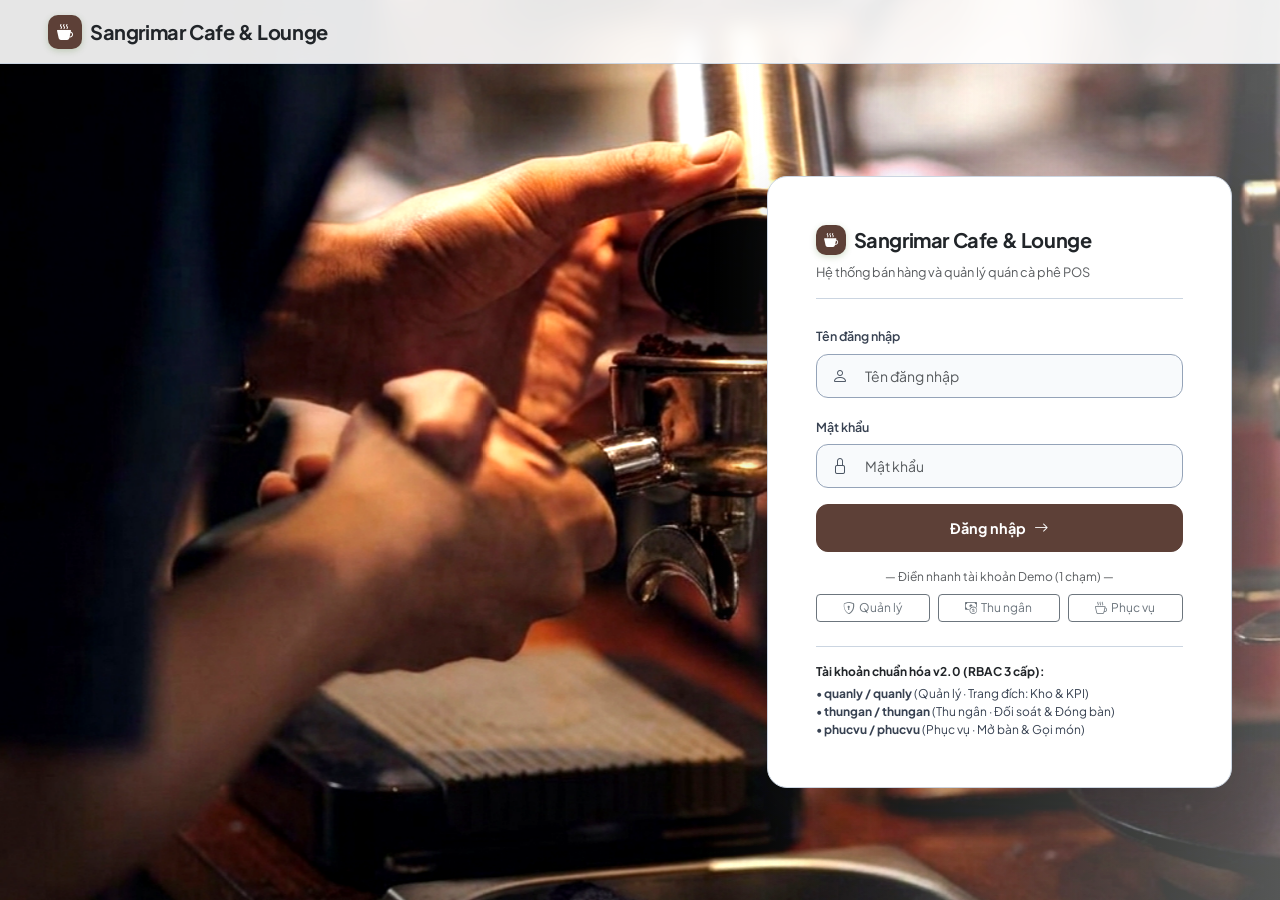
==== commit 6087a6d3: "feat: initialize Spring Boot backend, database, and core POS web frontend" ====
--- a/02_SourceCode_WebJava_Prototype/src/main/resources/static/index.html
+++ b/02_SourceCode_WebJava_Prototype/src/main/resources/static/index.html
@@ -3,7 +3,7 @@
 <head>
   <meta charset="UTF-8" />
   <meta name="viewport" content="width=device-width, initial-scale=1.0" />
-  <title>Đăng nhập</title>
+  <title>Sangrimar Cafe &amp; Lounge - Đăng nhập</title>
   <link rel="preconnect" href="https://fonts.googleapis.com" />
   <link rel="preconnect" href="https://fonts.gstatic.com" crossorigin />
   <link href="https://fonts.googleapis.com/css2?family=Archivo:wght@600;700&family=JetBrains+Mono:wght@500;700&family=Plus+Jakarta+Sans:wght@400;500;600;700&display=swap" rel="stylesheet" />
@@ -24,10 +24,11 @@
     <div class="login-bg-veil"></div>
   </div>
 
-  <!-- Top Header: Logo Only -->
+  <!-- Top Header: Logo & Cafe Brand -->
   <header class="login-header px-4 px-sm-5 d-flex align-items-center">
-    <div class="d-flex align-items-center gap-3">
+    <div class="d-flex align-items-center gap-2">
       <span class="brand-badge"><i class="bi bi-cup-hot-fill"></i></span>
+      <span class="font-display fw-bold text-dark fs-5" style="letter-spacing:-0.02em;">Sangrimar Cafe &amp; Lounge</span>
     </div>
   </header>
 
@@ -41,7 +42,11 @@
         <div class="col-lg-5">
           <div class="login-card p-4 p-sm-5">
             <div class="pb-3 border-bottom" style="border-color:var(--border-subtle) !important;">
-              <h1 class="font-display fw-bold mb-0" style="font-size:1.35rem;">Đăng nhập</h1>
+              <div class="d-flex align-items-center gap-2 mb-2">
+                <span class="brand-badge" style="width:30px;height:30px;font-size:14px;"><i class="bi bi-cup-hot-fill"></i></span>
+                <span class="font-display fw-bold text-dark fs-5" style="letter-spacing:-0.02em;">Sangrimar Cafe &amp; Lounge</span>
+              </div>
+              <p class="mb-0 text-muted" style="font-size:0.8rem;">Hệ thống bán hàng và quản lý quán cà phê POS</p>
             </div>
 
             <form id="login-form" class="mt-4">
@@ -92,7 +97,30 @@
                 <span id="login-btn-text">Đăng nhập</span>
                 <i class="bi bi-arrow-right"></i>
               </button>
+
+              <!-- Quick-fill 1-cham cho Demo thuyet trinh tren lop -->
+              <div class="mt-3">
+                <div class="text-center text-muted mb-2" style="font-size:0.75rem;">— Điền nhanh tài khoản Demo (1 chạm) —</div>
+                <div class="d-flex gap-2">
+                  <button type="button" class="btn btn-sm btn-outline-secondary flex-grow-1" id="btn-quick-quanly" style="font-size:0.75rem;">
+                    <i class="bi bi-shield-lock me-1"></i>Quản lý
+                  </button>
+                  <button type="button" class="btn btn-sm btn-outline-secondary flex-grow-1" id="btn-quick-thungan" style="font-size:0.75rem;">
+                    <i class="bi bi-cash-coin me-1"></i>Thu ngân
+                  </button>
+                  <button type="button" class="btn btn-sm btn-outline-secondary flex-grow-1" id="btn-quick-phucvu" style="font-size:0.75rem;">
+                    <i class="bi bi-cup-hot me-1"></i>Phục vụ
+                  </button>
+                </div>
+              </div>
             </form>
+
+            <div class="mt-4 pt-3 border-top" style="border-color:var(--border-subtle) !important;font-size:0.75rem;color:var(--text-secondary);">
+              <div class="fw-bold mb-1 text-dark">Tài khoản chuẩn hóa v2.0 (RBAC 3 cấp):</div>
+              <div>• <strong>quanly / quanly</strong> (Quản lý · Trang đích: Kho &amp; KPI)</div>
+              <div>• <strong>thungan / thungan</strong> (Thu ngân · Đối soát &amp; Đóng bàn)</div>
+              <div>• <strong>phucvu / phucvu</strong> (Phục vụ · Mở bàn &amp; Gọi món)</div>
+            </div>
           </div>
         </div>
       </div>
@@ -103,10 +131,50 @@
   <script src="js/dung-chung.js"></script>
   <script>
     (function () {
-      if (MocAn.getCurrentUser()) {
-        window.location.href = 'banhang.html';
+      function redirectAfterLogin(u) {
+        if (!u) {
+          window.location.href = 'banhang.html';
+          return;
+        }
+        var role = String(u.vaiTro || '').toUpperCase();
+        if (role === 'QUAN_LY' || role === 'MANAGER' || role === 'ADMIN') {
+          window.location.href = 'kho.html';
+        } else {
+          window.location.href = 'banhang.html';
+        }
+      }
+
+      var existingUser = MocAn.getCurrentUser();
+      if (existingUser && existingUser.tenDangNhap) {
+        redirectAfterLogin(existingUser);
         return;
       }
+
+      var form = document.getElementById('login-form');
+      var errEl = document.getElementById('login-error');
+      var btn = document.getElementById('btn-login-submit');
+      var btnText = document.getElementById('login-btn-text');
+
+      // Kiem tra URL param expired=1 khi het phien
+      var urlParams = new URLSearchParams(window.location.search);
+      if (urlParams.get('expired') === '1') {
+        errEl.textContent = 'Phiên đăng nhập đã hết hạn, vui lòng đăng nhập lại.';
+        errEl.className = 'alert alert-warning py-2 px-3 rounded-3';
+      }
+
+      // Quick-fill buttons
+      function setCredentials(user, pass) {
+        document.getElementById('login-username').value = user;
+        document.getElementById('login-password').value = pass;
+        errEl.className = 'alert alert-danger py-2 px-3 rounded-3 d-none';
+      }
+
+      var qQuanLy = document.getElementById('btn-quick-quanly');
+      if (qQuanLy) qQuanLy.addEventListener('click', function () { setCredentials('quanly', 'quanly'); });
+      var qThuNgan = document.getElementById('btn-quick-thungan');
+      if (qThuNgan) qThuNgan.addEventListener('click', function () { setCredentials('thungan', 'thungan'); });
+      var qPhucVu = document.getElementById('btn-quick-phucvu');
+      if (qPhucVu) qPhucVu.addEventListener('click', function () { setCredentials('phucvu', 'phucvu'); });
 
       // Subtle pointer parallax on bright background
       var parallax = document.getElementById('login-bg-parallax');
@@ -120,14 +188,9 @@
         });
       }
 
-      var form = document.getElementById('login-form');
-      var errEl = document.getElementById('login-error');
-      var btn = document.getElementById('btn-login-submit');
-      var btnText = document.getElementById('login-btn-text');
-
       form.addEventListener('submit', async function (e) {
         e.preventDefault();
-        errEl.classList.add('d-none');
+        errEl.className = 'alert alert-danger py-2 px-3 rounded-3 d-none';
         btn.disabled = true;
         btnText.textContent = 'Đang xác thực...';
 
@@ -141,10 +204,10 @@
             })
           });
           MocAn.setCurrentUser(data);
-          window.location.href = 'banhang.html';
+          redirectAfterLogin(data);
         } catch (err) {
           errEl.textContent = err.message || 'Đăng nhập thất bại.';
-          errEl.classList.remove('d-none');
+          errEl.className = 'alert alert-danger py-2 px-3 rounded-3';
         } finally {
           btn.disabled = false;
           btnText.textContent = 'Đăng nhập';
--- a/02_SourceCode_WebJava_Prototype/src/main/resources/static/css/mossary.css
+++ b/02_SourceCode_WebJava_Prototype/src/main/resources/static/css/mossary.css
@@ -1,29 +1,62 @@
 :root {
   color-scheme: light;
-  --bg-canvas: #f5f8f2;
-  --bg-surface: #ffffff;
-  --bg-surface-muted: #e9efe4;
-  --bg-surface-hover: #f0f5ec;
-  --bg-sidebar: #ffffff;
-  --bg-header: rgba(255, 255, 255, 0.92);
-  --border-subtle: #dce5d6;
-  --border-strong: #c3d1bb;
-  --text-primary: #111e17;
-  --text-secondary: #46594d;
-  --text-muted: #6c7f73;
-  --accent-primary: #4a7c2c;
-  --accent-hover: #3b6422;
-  --accent-text: #ffffff;
-  --accent-soft: #eaf3e1;
-  --accent-soft-text: #2f5519;
-  --btn-dark: #13221a;
-  --btn-dark-hover: #1e3529;
-  --btn-dark-text: #ffffff;
+  /* Nền sáng tối ưu in ấn A4 */
+  --bg-page: #F8F9FA;
+  --bg-surface: #FFFFFF;
+  --bg-surface-subtle: #F1F5F9;
+  --bg-surface-muted: #F1F5F9;
+  --bg-surface-hover: #F8FAFC;
+  --bg-topbar: #FFFFFF;
+  --bg-canvas: #F8F9FA;
+  --bg-sidebar: #FFFFFF;
+  --bg-header: #FFFFFF;
+
+  /* Chữ tương phản cao (không dùng xám quá nhạt) */
+  --text-primary: #111827;
+  --text-secondary: #374151;
+  --text-muted: #4B5563;
+
+  /* Viền phân khối rõ nét thay vì phụ thuộc box-shadow */
+  --border-default: #CBD5E1;
+  --border-strong: #94A3B8;
+  --border-subtle: #CBD5E1;
+
+  /* Nhận diện thương hiệu Sangrimar Cafe & Lounge */
+  --brand-primary: #5D4037;
+  --brand-accent: #8D6E63;
+  --brand-tint: #FBF8F4;
+
+  --accent-primary: #5D4037;
+  --accent-hover: #4E342E;
+  --accent-text: #FFFFFF;
+  --accent-soft: #FBF8F4;
+  --accent-soft-text: #5D4037;
+  --btn-dark: #3E2723;
+  --btn-dark-hover: #2E1C18;
+  --btn-dark-text: #FFFFFF;
+
+  /* 3 màu viền Sơ đồ Bàn (dày 2.5px) */
+  --table-empty-border: #0D6EFD;     /* TRONG: Xanh dương */
+  --table-empty-bg: #EFF6FF;
+  --table-serving-border: #198754;   /* DANG_DUNG_NUOC: Xanh lá cây */
+  --table-serving-bg: #ECFDF5;
+  --table-paying-border: #D97706;    /* CHO_THANH_TOAN: Vàng hổ phách */
+  --table-paying-bg: #FFFBEB;
+
+  /* Nhãn trạng thái số ly còn lại trên thẻ Món POS */
+  --stock-ok-text: #15803D;
+  --stock-ok-bg: #F0FDF4;
+  --stock-low-text: #B45309;
+  --stock-low-bg: #FFFBEB;
+  --stock-out-text: #B91C1C;
+  --stock-out-bg: #FEF2F2;
+
   --status-success-text: #15803d;
   --status-warning-text: #b45309;
   --status-danger-text: #dc2626;
-  --font-display: "Archivo", "Plus Jakarta Sans", system-ui, sans-serif;
-  --font-sans: "Plus Jakarta Sans", system-ui, -apple-system, sans-serif;
+
+  --font-display: "Roboto", "Plus Jakarta Sans", system-ui, sans-serif;
+  --font-sans: "Roboto", "Plus Jakarta Sans", system-ui, -apple-system, sans-serif;
   --font-mono: "JetBrains Mono", ui-monospace, SFMono-Regular, Menlo, monospace;
 }
 
@@ -181,13 +214,11 @@
 
 .app-topbar {
   height: 68px;
-  background-color: var(--bg-header);
-  backdrop-filter: blur(8px);
-  border-bottom: 1px solid var(--border-subtle);
+  background-color: var(--bg-topbar);
+  border-bottom: 2px solid var(--border-default);
   position: sticky;
   top: 0;
   z-index: 1020;
-  box-shadow: 0 2px 8px rgba(17, 30, 23, 0.05);
 }
 
 .topbar-nav-link {
@@ -196,7 +227,7 @@
   font-weight: 500;
   color: var(--text-secondary);
   padding: 8px 14px;
-  border-radius: 10px;
+  border-radius: 8px;
   transition: all 0.15s ease;
   display: flex;
   align-items: center;
@@ -205,14 +236,16 @@
 }
 
 .topbar-nav-link:hover {
-  color: var(--accent-primary);
-  background-color: var(--bg-surface-hover);
+  color: var(--brand-primary);
+  background-color: var(--brand-tint);
 }
 
 .topbar-nav-link.active {
-  color: var(--accent-soft-text);
-  background-color: var(--accent-soft);
-  font-weight: 600;
+  color: var(--brand-primary);
+  background-color: var(--brand-tint);
+  border-bottom: 3px solid var(--brand-primary);
+  border-radius: 8px 8px 0 0;
+  font-weight: 700;
 }
 
 /* Segmented Tabs */
@@ -221,6 +254,7 @@
   gap: 4px;
   padding: 4px;
   background-color: var(--bg-surface-muted);
+  border: 1px solid var(--border-default);
   border-radius: 12px;
   overflow-x: auto;
 }
@@ -244,19 +278,19 @@
 
 .moss-tab-btn.active {
   background-color: var(--bg-surface);
-  color: var(--text-primary);
-  font-weight: 600;
-  box-shadow: 0 1px 2px rgba(17, 30, 23, 0.06);
-}
-
-/* Table Buttons in POS */
+  color: var(--brand-primary);
+  font-weight: 700;
+  box-shadow: 0 1px 2px rgba(17, 30, 23, 0.08);
+}
+
+/* Table Buttons in POS (v2.0 - 3 Trạng thái chuẩn hóa, viền dày 2.5px) */
 .pos-table-btn {
   width: 100%;
-  min-height: 82px;
-  padding: 12px 14px;
+  min-height: 88px;
+  padding: 10px 12px;
   border-radius: 12px;
-  border: 1px solid var(--border-subtle);
-  background-color: var(--bg-surface-hover);
+  border: 2.5px solid var(--border-default);
+  background-color: var(--bg-surface);
   color: var(--text-primary);
   text-align: left;
   display: flex;
@@ -264,22 +298,131 @@
   justify-content: space-between;
   transition: all 0.15s ease;
   cursor: pointer;
+  position: relative;
 }
 
 .pos-table-btn:hover {
-  border-color: var(--border-strong);
-}
-
-.pos-table-btn.occupied {
-  border-color: var(--accent-primary);
-  background-color: var(--accent-soft);
-}
-
+  transform: translateY(-2px);
+  box-shadow: 0 4px 12px rgba(0, 0, 0, 0.08);
+}
+
+/* 1. Bàn trống: Viền Xanh dương */
+.pos-table-btn.status-trong {
+  border: 2.5px solid var(--table-empty-border) !important;
+  background-color: var(--table-empty-bg) !important;
+}
+.pos-table-btn.status-trong .table-badge {
+  background-color: #dbeafe;
+  color: #1d4ed8;
+  font-size: 0.68rem;
+  padding: 2px 7px;
+  border-radius: 6px;
+  font-weight: 600;
+}
+
+/* 2. Đang dùng nước: Viền Xanh lá cây */
+.pos-table-btn.status-dang-dung-nuoc {
+  border: 2.5px solid var(--table-serving-border) !important;
+  background-color: var(--table-serving-bg) !important;
+}
+.pos-table-btn.status-dang-dung-nuoc .table-badge {
+  background-color: #dcfce7;
+  color: #15803d;
+  font-size: 0.68rem;
+  padding: 2px 7px;
+  border-radius: 6px;
+  font-weight: 600;
+}
+
+/* 3. Chờ thanh toán hoàn tất: Viền Vàng hổ phách */
+.pos-table-btn.status-cho-thanh-toan {
+  border: 2.5px solid var(--table-paying-border) !important;
+  background-color: var(--table-paying-bg) !important;
+}
+.pos-table-btn.status-cho-thanh-toan .table-badge {
+  background-color: #fef3c7;
+  color: #b45309;
+  font-size: 0.68rem;
+  padding: 2px 7px;
+  border-radius: 6px;
+  font-weight: 600;
+}
+
+/* Hiển thị số tiền trên thẻ bàn */
+.table-amount {
+  display: inline-flex;
+  align-items: center;
+  gap: 4px;
+  font-weight: 700;
+  font-size: 0.85rem;
+  color: #111827;
+  font-family: var(--font-mono);
+}
+
+/* Nhãn trạng thái tồn kho khả dụng POS v2.0 */
+.stock-badge-ok {
+  background-color: var(--stock-ok-bg);
+  color: var(--stock-ok-text);
+  border: 1px solid rgba(21, 128, 61, 0.3);
+  font-size: 0.72rem;
+  font-weight: 600;
+  padding: 3px 8px;
+  border-radius: 6px;
+}
+
+.stock-badge-low {
+  background-color: var(--stock-low-bg);
+  color: var(--stock-low-text);
+  border: 1px solid rgba(180, 83, 9, 0.35);
+  font-size: 0.72rem;
+  font-weight: 600;
+  padding: 3px 8px;
+  border-radius: 6px;
+}
+
+.stock-badge-out {
+  background-color: var(--stock-out-bg);
+  color: var(--stock-out-text);
+  border: 1px solid rgba(185, 28, 28, 0.35);
+  font-size: 0.72rem;
+  font-weight: 700;
+  padding: 3px 8px;
+  border-radius: 6px;
+}
+
+.menu-card.out-of-stock {
+  opacity: 0.62;
+  filter: grayscale(40%);
+}
+
+/* Hiệu ứng khi bàn đang được click chọn */
 .pos-table-btn.selected {
-  background-color: var(--btn-dark);
-  border-color: var(--btn-dark);
-  color: var(--btn-dark-text);
-  box-shadow: 0 4px 12px rgba(19, 34, 26, 0.18);
+  transform: translateY(-2px);
+  box-shadow: 0 0 0 3px rgba(13, 110, 253, 0.35), 0 6px 16px rgba(15, 23, 42, 0.12);
+}
+.pos-table-btn.status-dang-dung-nuoc.selected {
+  box-shadow: 0 0 0 3px rgba(25, 135, 84, 0.4), 0 6px 16px rgba(15, 23, 42, 0.12);
+}
+.pos-table-btn.status-cho-thanh-toan.selected {
+  box-shadow: 0 0 0 3px rgba(217, 119, 6, 0.45), 0 6px 16px rgba(15, 23, 42, 0.12);
+}
+
+/* Thẻ đơn Mang đi */
+.pos-table-btn.takeaway-card {
+  border-color: #334155;
+  background-color: #1e293b;
+  color: #ffffff;
+}
+.pos-table-btn.takeaway-card .table-badge {
+  background-color: #475569;
+  color: #f8fafc;
+  font-size: 0.68rem;
+  padding: 2px 7px;
+  border-radius: 6px;
+  font-weight: 600;
+}
+.pos-table-btn.takeaway-card.selected {
+  box-shadow: 0 0 0 3px rgba(51, 65, 85, 0.5), 0 6px 16px rgba(15, 23, 42, 0.25);
 }
 
 /* Menu Product Cards */
@@ -419,3 +562,100 @@
   background-color: var(--bg-surface);
   color: var(--text-primary);
 }
+
+/* ==========================================================================
+   BỘ 3 MẪU PHIẾU IN CHUẨN THƯƠNG HIỆU SANGRIMAR CAFE & LOUNGE (@media print)
+   - Tối ưu in ấn A4 và máy in nhiệt POS 80mm
+   - Ẩn toàn bộ thanh điều hướng, topbar, sidebar và nút thao tác
+   - In sắc nét tương phản cao, định dạng phiếu chuyên nghiệp
+   ========================================================================== */
+@media print {
+  @page {
+    size: auto;
+    margin: 6mm 8mm;
+  }
+
+  body {
+    background: #ffffff !important;
+    color: #000000 !important;
+    font-size: 11pt !important;
+    -webkit-print-color-adjust: exact !important;
+    print-color-adjust: exact !important;
+  }
+
+  /* Ẩn giao diện nền hệ thống và các thành phần không thuộc phiếu in */
+  .app-layout,
+  #app-sidebar-root,
+  #app-topbar-root,
+  .modal-backdrop,
+  .btn,
+  button,
+  .no-print {
+    display: none !important;
+  }
+
+  /* Chỉ hiển thị Modal đang active */
+  .modal {
+    position: static !important;
+    display: block !important;
+    overflow: visible !important;
+    background: transparent !important;
+    padding: 0 !important;
+  }
+
+  .modal:not(.show) {
+    display: none !important;
+  }
+
+  .modal-dialog {
+    position: static !important;
+    margin: 0 auto !important;
+    max-width: 480px !important;
+    width: 100% !important;
+    transform: none !important;
+  }
+
+  .modal-content {
+    border: 1.5px solid #000000 !important;
+    box-shadow: none !important;
+    padding: 12px !important;
+    background: #ffffff !important;
+    border-radius: 6px !important;
+  }
+
+  .modal-body {
+    padding: 0 !important;
+    color: #000000 !important;
+  }
+
+  /* Bảng món in sắc nét */
+  table {
+    width: 100% !important;
+    border-collapse: collapse !important;
+  }
+
+  table th, table td {
+    color: #000000 !important;
+    border-color: #333333 !important;
+    padding: 4px 2px !important;
+  }
+
+  .border-dark, .border-secondary, .border-top, .border-bottom {
+    border-color: #000000 !important;
+  }
+
+  .text-muted, .text-secondary {
+    color: #333333 !important;
+  }
+
+  .badge {
+    border: 1px solid #000000 !important;
+    color: #000000 !important;
+    background: transparent !important;
+  }
+
+  img {
+    max-width: 150px !important;
+    page-break-inside: avoid;
+  }
+}
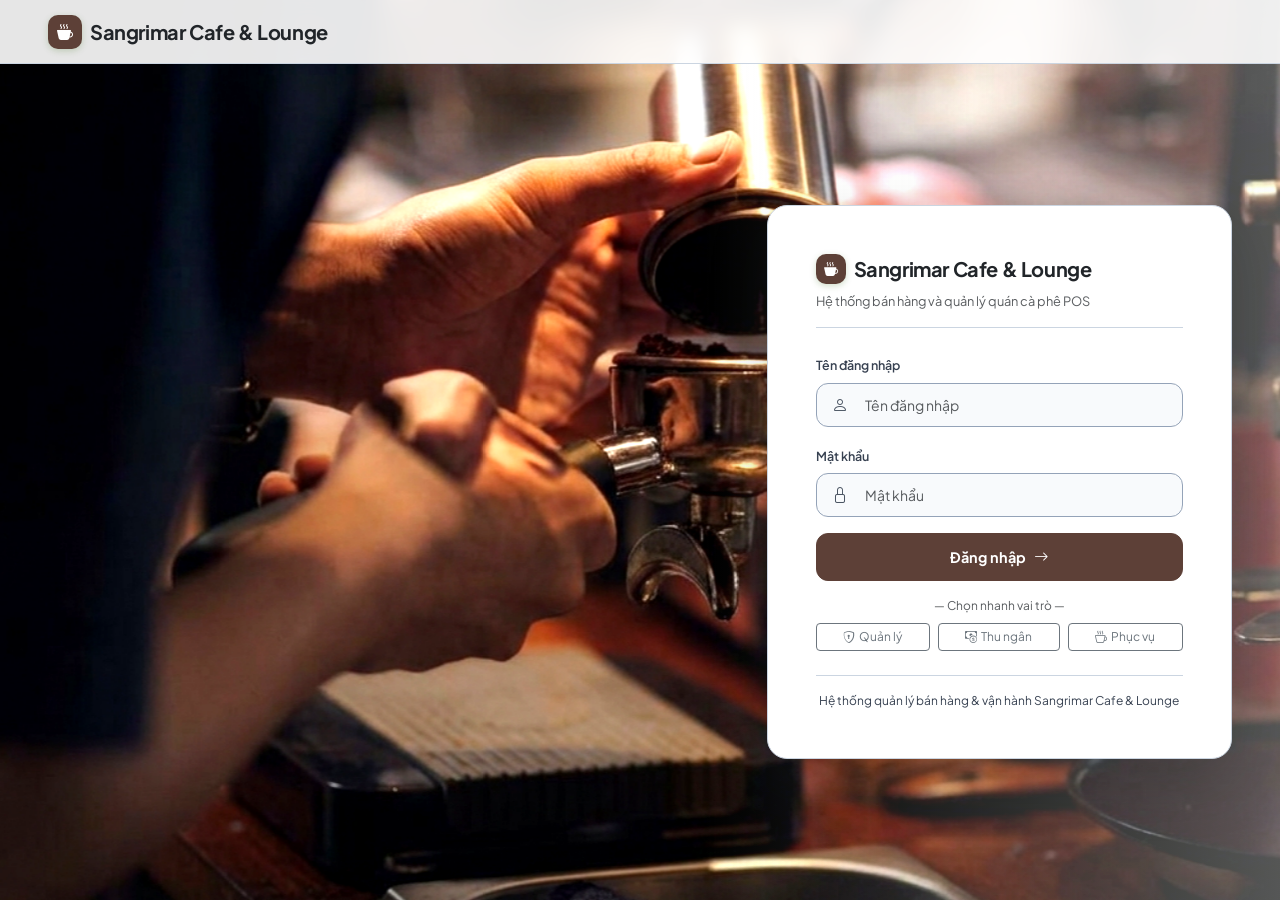
==== commit 97bd0205: "feat: implement controllers, DTOs, entities, and services for coffee shop management web prototype" ====
--- a/02_SourceCode_WebJava_Prototype/src/main/resources/static/index.html
+++ b/02_SourceCode_WebJava_Prototype/src/main/resources/static/index.html
@@ -12,8 +12,7 @@
   <link href="css/mossary.css" rel="stylesheet" />
 </head>
 <body class="d-flex flex-column min-vh-100 position-relative">
-  <!-- Full-Bleed Bright Daylight Barista Background -->
-  <div class="login-bg-layer">
+    <div class="login-bg-layer">
     <div id="login-bg-parallax" class="login-bg-parallax">
       <img
         src="assets/Gemini_Generated_Image_ehf4p1ehf4p1ehf4_8bd10c52.png"
@@ -24,22 +23,19 @@
     <div class="login-bg-veil"></div>
   </div>
 
-  <!-- Top Header: Logo & Cafe Brand -->
-  <header class="login-header px-4 px-sm-5 d-flex align-items-center">
+    <header class="login-header px-4 px-sm-5 d-flex align-items-center">
     <div class="d-flex align-items-center gap-2">
       <span class="brand-badge"><i class="bi bi-cup-hot-fill"></i></span>
       <span class="font-display fw-bold text-dark fs-5" style="letter-spacing:-0.02em;">Sangrimar Cafe &amp; Lounge</span>
     </div>
   </header>
 
-  <!-- Main 12-Column Light Mode Grid: Bright Backdrop Left + Light Login Card Right -->
-  <main class="position-relative z-1 flex-grow-1 d-flex align-items-center py-4 py-lg-5">
+    <main class="position-relative z-1 flex-grow-1 d-flex align-items-center py-4 py-lg-5">
     <div class="container-xxl px-3 px-sm-5">
       <div class="row g-4 g-lg-5 align-items-center">
         <div class="d-none d-lg-block col-lg-7" aria-hidden="true"></div>
 
-        <!-- Right Light Mode Login Card -->
-        <div class="col-lg-5">
+                <div class="col-lg-5">
           <div class="login-card p-4 p-sm-5">
             <div class="pb-3 border-bottom" style="border-color:var(--border-subtle) !important;">
               <div class="d-flex align-items-center gap-2 mb-2">
@@ -98,9 +94,8 @@
                 <i class="bi bi-arrow-right"></i>
               </button>
 
-              <!-- Quick-fill 1-cham cho Demo thuyet trinh tren lop -->
-              <div class="mt-3">
-                <div class="text-center text-muted mb-2" style="font-size:0.75rem;">— Điền nhanh tài khoản Demo (1 chạm) —</div>
+                            <div class="mt-3">
+                <div class="text-center text-muted mb-2" style="font-size:0.75rem;">— Chọn nhanh vai trò —</div>
                 <div class="d-flex gap-2">
                   <button type="button" class="btn btn-sm btn-outline-secondary flex-grow-1" id="btn-quick-quanly" style="font-size:0.75rem;">
                     <i class="bi bi-shield-lock me-1"></i>Quản lý
@@ -115,12 +110,7 @@
               </div>
             </form>
 
-            <div class="mt-4 pt-3 border-top" style="border-color:var(--border-subtle) !important;font-size:0.75rem;color:var(--text-secondary);">
-              <div class="fw-bold mb-1 text-dark">Tài khoản chuẩn hóa v2.0 (RBAC 3 cấp):</div>
-              <div>• <strong>quanly / quanly</strong> (Quản lý · Trang đích: Kho &amp; KPI)</div>
-              <div>• <strong>thungan / thungan</strong> (Thu ngân · Đối soát &amp; Đóng bàn)</div>
-              <div>• <strong>phucvu / phucvu</strong> (Phục vụ · Mở bàn &amp; Gọi món)</div>
-            </div>
+            <div class="mt-4 pt-3 border-top text-center" style="border-color:var(--border-subtle) !important;font-size:0.75rem;color:var(--text-secondary);"><span>Hệ thống quản lý bán hàng &amp; vận hành Sangrimar Cafe &amp; Lounge</span></div>
           </div>
         </div>
       </div>
@@ -155,15 +145,13 @@
       var btn = document.getElementById('btn-login-submit');
       var btnText = document.getElementById('login-btn-text');
 
-      // Kiem tra URL param expired=1 khi het phien
-      var urlParams = new URLSearchParams(window.location.search);
+            var urlParams = new URLSearchParams(window.location.search);
       if (urlParams.get('expired') === '1') {
         errEl.textContent = 'Phiên đăng nhập đã hết hạn, vui lòng đăng nhập lại.';
         errEl.className = 'alert alert-warning py-2 px-3 rounded-3';
       }
 
-      // Quick-fill buttons
-      function setCredentials(user, pass) {
+            function setCredentials(user, pass) {
         document.getElementById('login-username').value = user;
         document.getElementById('login-password').value = pass;
         errEl.className = 'alert alert-danger py-2 px-3 rounded-3 d-none';
@@ -176,8 +164,7 @@
       var qPhucVu = document.getElementById('btn-quick-phucvu');
       if (qPhucVu) qPhucVu.addEventListener('click', function () { setCredentials('phucvu', 'phucvu'); });
 
-      // Subtle pointer parallax on bright background
-      var parallax = document.getElementById('login-bg-parallax');
+            var parallax = document.getElementById('login-bg-parallax');
       if (parallax) {
         document.addEventListener('pointermove', function (e) {
           var nx = (e.clientX / Math.max(1, window.innerWidth)) - 0.5;
--- a/02_SourceCode_WebJava_Prototype/src/main/resources/static/css/mossary.css
+++ b/02_SourceCode_WebJava_Prototype/src/main/resources/static/css/mossary.css
@@ -1,6 +1,8 @@
+/** Giao diện hệ thống Sangrimar Cafe & Lounge */
+
 :root {
   color-scheme: light;
-  /* Nền sáng tối ưu in ấn A4 */
+  
   --bg-page: #F8F9FA;
   --bg-surface: #FFFFFF;
   --bg-surface-subtle: #F1F5F9;
@@ -11,17 +13,17 @@
   --bg-sidebar: #FFFFFF;
   --bg-header: #FFFFFF;
 
-  /* Chữ tương phản cao (không dùng xám quá nhạt) */
+  
   --text-primary: #111827;
   --text-secondary: #374151;
   --text-muted: #4B5563;
 
-  /* Viền phân khối rõ nét thay vì phụ thuộc box-shadow */
+  
   --border-default: #CBD5E1;
   --border-strong: #94A3B8;
   --border-subtle: #CBD5E1;
 
-  /* Nhận diện thương hiệu Sangrimar Cafe & Lounge */
+  
   --brand-primary: #5D4037;
   --brand-accent: #8D6E63;
   --brand-tint: #FBF8F4;
@@ -35,15 +37,15 @@
   --btn-dark-hover: #2E1C18;
   --btn-dark-text: #FFFFFF;
 
-  /* 3 màu viền Sơ đồ Bàn (dày 2.5px) */
-  --table-empty-border: #0D6EFD;     /* TRONG: Xanh dương */
+  
+  --table-empty-border: #0D6EFD;     
   --table-empty-bg: #EFF6FF;
-  --table-serving-border: #198754;   /* DANG_DUNG_NUOC: Xanh lá cây */
+  --table-serving-border: #198754;   
   --table-serving-bg: #ECFDF5;
-  --table-paying-border: #D97706;    /* CHO_THANH_TOAN: Vàng hổ phách */
+  --table-paying-border: #D97706;    
   --table-paying-bg: #FFFBEB;
 
-  /* Nhãn trạng thái số ly còn lại trên thẻ Món POS */
+  
   --stock-ok-text: #15803D;
   --stock-ok-bg: #F0FDF4;
   --stock-low-text: #B45309;
@@ -84,7 +86,6 @@
   font-variant-numeric: tabular-nums;
 }
 
-/* Brand Icon & Buttons */
 .brand-badge {
   width: 34px;
   height: 34px;
@@ -128,7 +129,6 @@
   color: var(--btn-dark-text);
 }
 
-/* Surface Cards */
 .moss-card {
   background-color: var(--bg-surface);
   border: 1px solid var(--border-subtle);
@@ -152,7 +152,6 @@
   color: var(--text-primary);
 }
 
-/* Login Showcase Bright Background */
 .login-header {
   position: relative;
   z-index: 20;
@@ -200,7 +199,6 @@
   box-shadow: 0 24px 60px rgba(17, 30, 23, 0.18);
 }
 
-/* App Shell - Modern Top Navigation (Unified POS Header) */
 .app-layout {
   display: flex;
   flex-direction: column;
@@ -248,7 +246,6 @@
   font-weight: 700;
 }
 
-/* Segmented Tabs */
 .moss-tabs {
   display: inline-flex;
   gap: 4px;
@@ -283,7 +280,6 @@
   box-shadow: 0 1px 2px rgba(17, 30, 23, 0.08);
 }
 
-/* Table Buttons in POS (v2.0 - 3 Trạng thái chuẩn hóa, viền dày 2.5px) */
 .pos-table-btn {
   width: 100%;
   min-height: 88px;
@@ -306,7 +302,6 @@
   box-shadow: 0 4px 12px rgba(0, 0, 0, 0.08);
 }
 
-/* 1. Bàn trống: Viền Xanh dương */
 .pos-table-btn.status-trong {
   border: 2.5px solid var(--table-empty-border) !important;
   background-color: var(--table-empty-bg) !important;
@@ -320,7 +315,6 @@
   font-weight: 600;
 }
 
-/* 2. Đang dùng nước: Viền Xanh lá cây */
 .pos-table-btn.status-dang-dung-nuoc {
   border: 2.5px solid var(--table-serving-border) !important;
   background-color: var(--table-serving-bg) !important;
@@ -334,7 +328,6 @@
   font-weight: 600;
 }
 
-/* 3. Chờ thanh toán hoàn tất: Viền Vàng hổ phách */
 .pos-table-btn.status-cho-thanh-toan {
   border: 2.5px solid var(--table-paying-border) !important;
   background-color: var(--table-paying-bg) !important;
@@ -348,18 +341,17 @@
   font-weight: 600;
 }
 
-/* Hiển thị số tiền trên thẻ bàn */
 .table-amount {
   display: inline-flex;
   align-items: center;
-  gap: 4px;
+  gap: 2px;
   font-weight: 700;
-  font-size: 0.85rem;
+  font-size: 0.78rem;
   color: #111827;
   font-family: var(--font-mono);
-}
-
-/* Nhãn trạng thái tồn kho khả dụng POS v2.0 */
+  white-space: nowrap;
+}
+
 .stock-badge-ok {
   background-color: var(--stock-ok-bg);
   color: var(--stock-ok-text);
@@ -395,7 +387,6 @@
   filter: grayscale(40%);
 }
 
-/* Hiệu ứng khi bàn đang được click chọn */
 .pos-table-btn.selected {
   transform: translateY(-2px);
   box-shadow: 0 0 0 3px rgba(13, 110, 253, 0.35), 0 6px 16px rgba(15, 23, 42, 0.12);
@@ -407,7 +398,6 @@
   box-shadow: 0 0 0 3px rgba(217, 119, 6, 0.45), 0 6px 16px rgba(15, 23, 42, 0.12);
 }
 
-/* Thẻ đơn Mang đi */
 .pos-table-btn.takeaway-card {
   border-color: #334155;
   background-color: #1e293b;
@@ -425,7 +415,6 @@
   box-shadow: 0 0 0 3px rgba(51, 65, 85, 0.5), 0 6px 16px rgba(15, 23, 42, 0.25);
 }
 
-/* Menu Product Cards */
 .menu-card {
   border: 1px solid var(--border-subtle);
   border-radius: 16px;
@@ -471,7 +460,6 @@
   color: #ffffff;
 }
 
-/* Sticky Order Ticket */
 .pos-ticket {
   border: 1px solid var(--border-subtle);
   border-radius: 16px;
@@ -494,7 +482,6 @@
   border-top: 1px dashed var(--border-strong);
 }
 
-/* Status Badges */
 .badge-low-stock {
   display: inline-flex;
   align-items: center;
@@ -563,12 +550,6 @@
   color: var(--text-primary);
 }
 
-/* ==========================================================================
-   BỘ 3 MẪU PHIẾU IN CHUẨN THƯƠNG HIỆU SANGRIMAR CAFE & LOUNGE (@media print)
-   - Tối ưu in ấn A4 và máy in nhiệt POS 80mm
-   - Ẩn toàn bộ thanh điều hướng, topbar, sidebar và nút thao tác
-   - In sắc nét tương phản cao, định dạng phiếu chuyên nghiệp
-   ========================================================================== */
 @media print {
   @page {
     size: auto;
@@ -583,7 +564,7 @@
     print-color-adjust: exact !important;
   }
 
-  /* Ẩn giao diện nền hệ thống và các thành phần không thuộc phiếu in */
+  
   .app-layout,
   #app-sidebar-root,
   #app-topbar-root,
@@ -594,7 +575,7 @@
     display: none !important;
   }
 
-  /* Chỉ hiển thị Modal đang active */
+  
   .modal {
     position: static !important;
     display: block !important;
@@ -628,7 +609,7 @@
     color: #000000 !important;
   }
 
-  /* Bảng món in sắc nét */
+  
   table {
     width: 100% !important;
     border-collapse: collapse !important;
